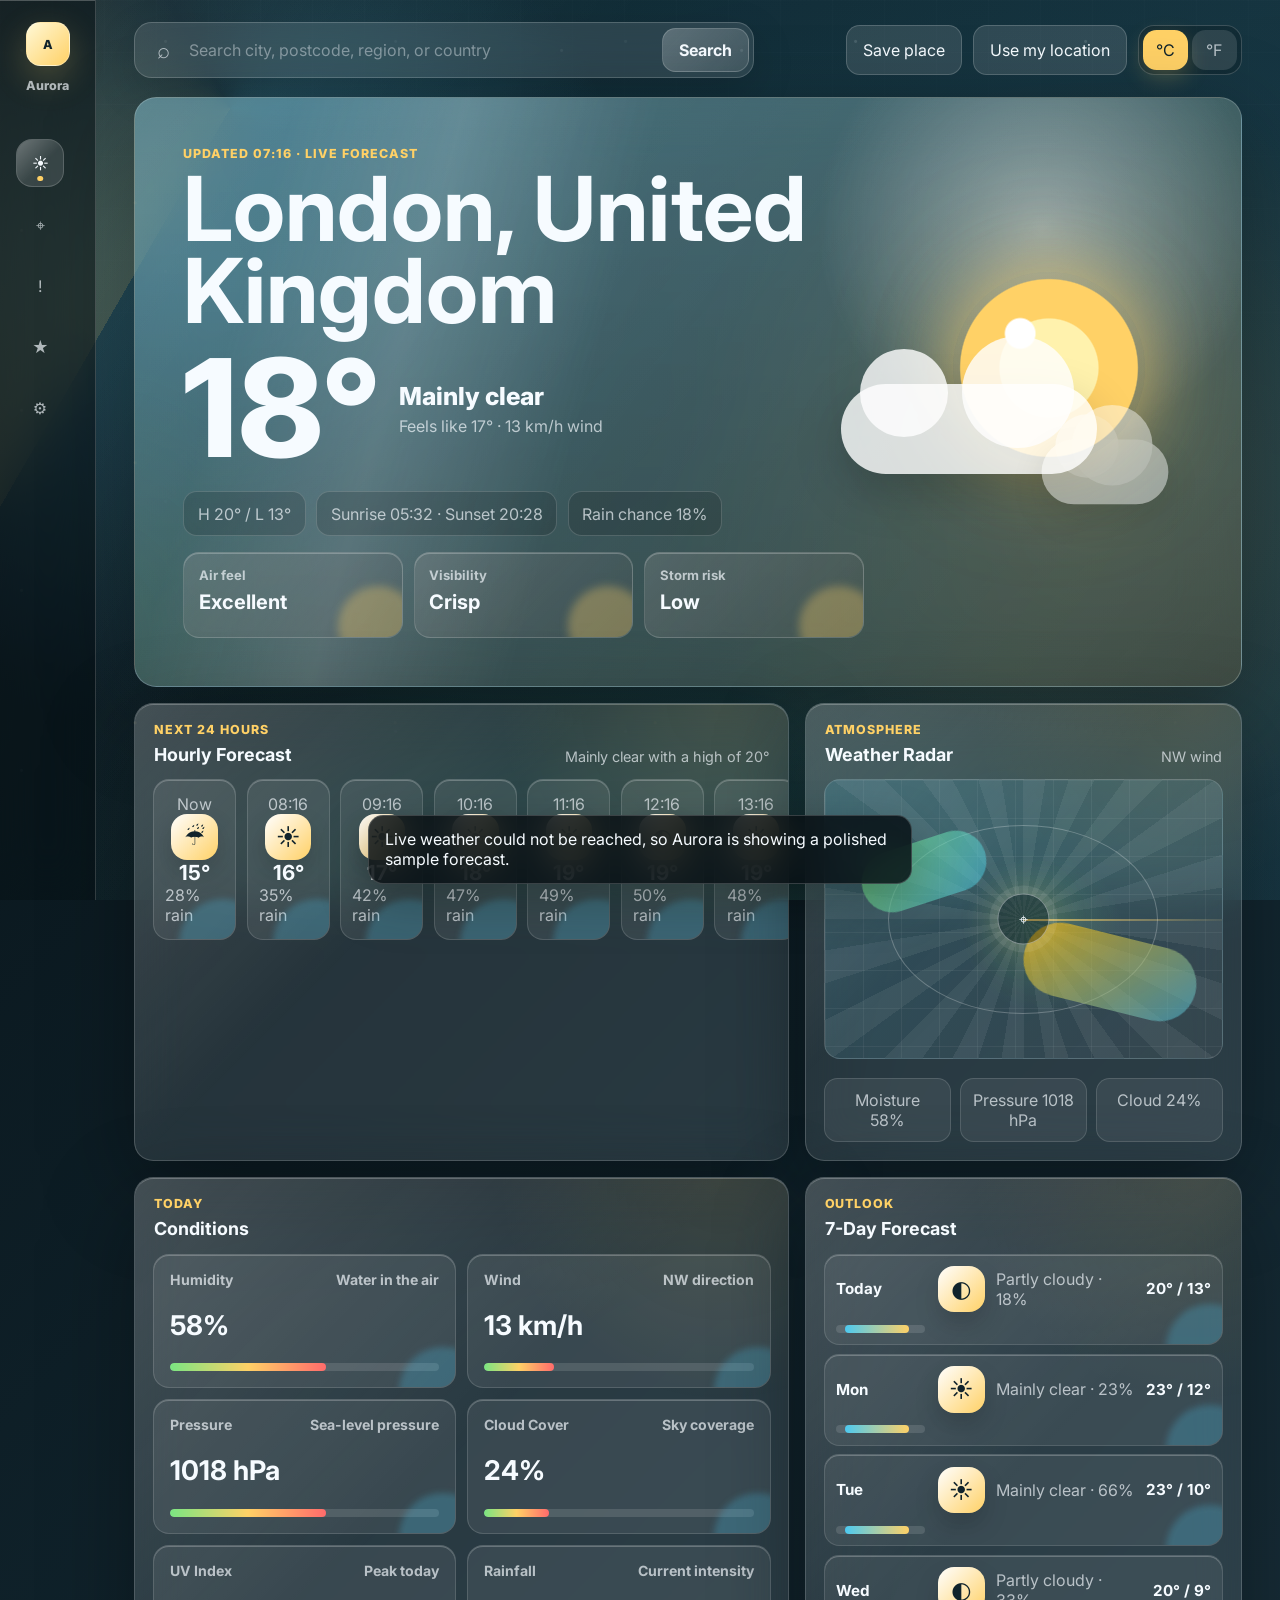
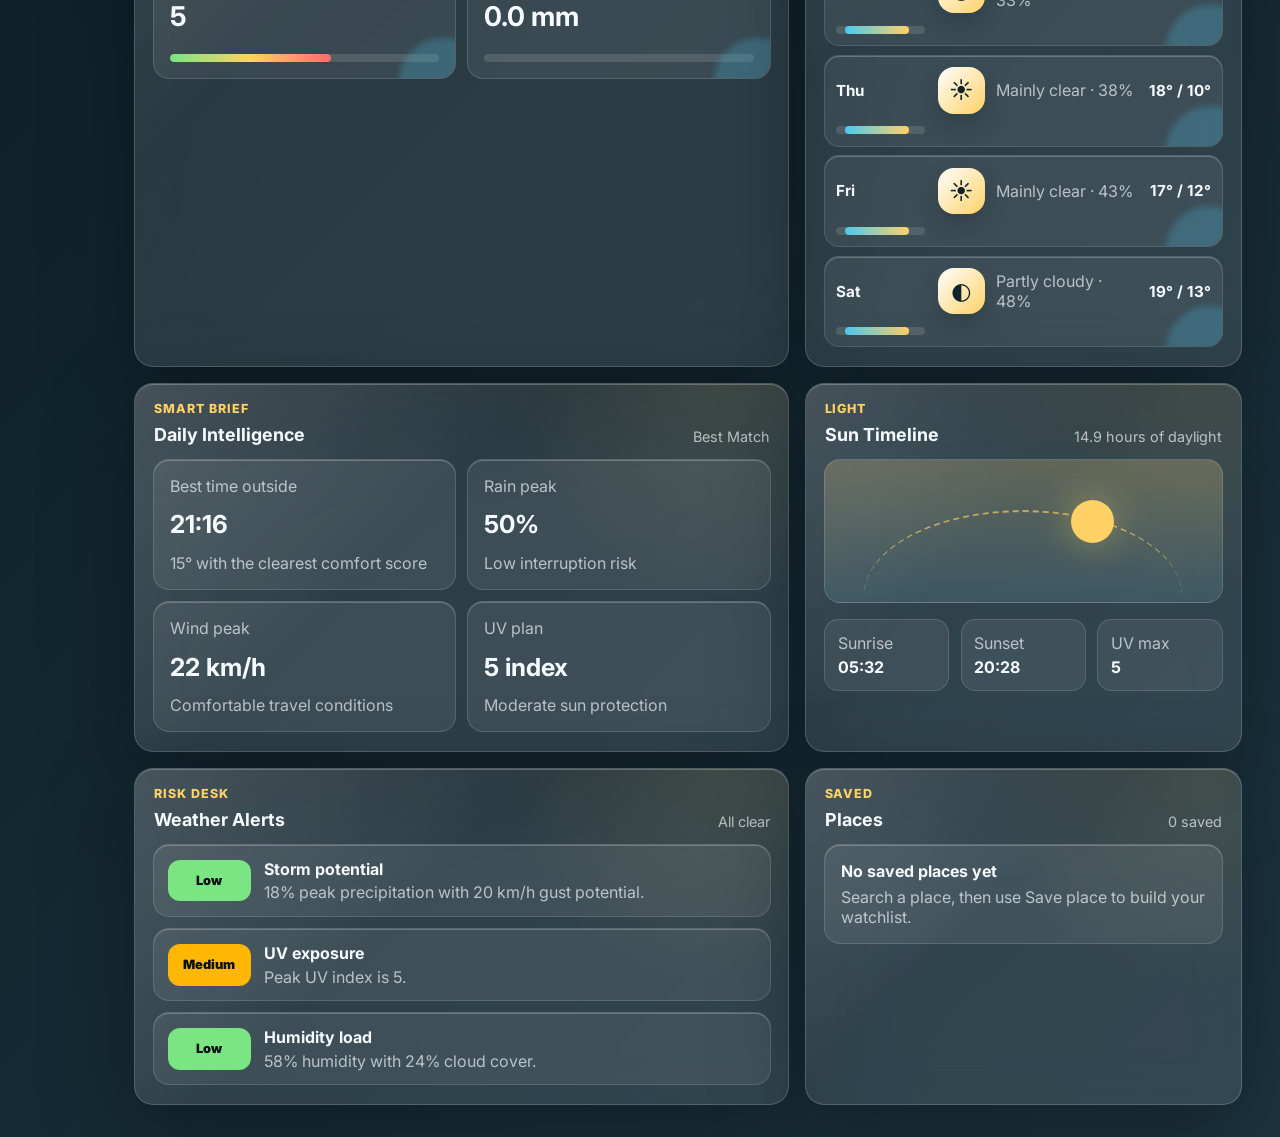
==== index.html @ 7adf336d "Add files via upload" ====
<!DOCTYPE html>
<html lang="en">
  <head>
    <meta charset="UTF-8" />
    <meta name="viewport" content="width=device-width, initial-scale=1.0" />
    <title>Aurora Weather</title>
    <link rel="preconnect" href="https://fonts.googleapis.com" />
    <link rel="preconnect" href="https://fonts.gstatic.com" crossorigin />
    <link
      href="https://fonts.googleapis.com/css2?family=Inter:wght@400;500;600;700;800&display=swap"
      rel="stylesheet"
    />
    <link rel="stylesheet" href="styles.css" />
  </head>
  <body>
    <div class="app-shell" data-weather="clear">
      <aside class="rail">
        <div class="brand">
          <span class="brand-mark">A</span>
          <span>Aurora</span>
        </div>
        <nav class="rail-nav" aria-label="Weather views">
          <button class="rail-item active" type="button" title="Dashboard" data-view="dashboard" aria-current="page">☀</button>
          <button class="rail-item" type="button" title="Maps" data-view="maps">⌖</button>
          <button class="rail-item" type="button" title="Alerts" data-view="alerts">!</button>
          <button class="rail-item" type="button" title="Places" data-view="places">★</button>
          <a class="rail-item" href="settings.html" title="Settings" aria-label="Open full settings page">⚙</a>
        </nav>
      </aside>

      <main class="dashboard">
        <header class="topbar">
          <form class="search" id="searchForm">
            <span class="search-icon">⌕</span>
            <input
              id="cityInput"
              type="search"
              placeholder="Search city, postcode, region, or country"
              autocomplete="off"
              aria-label="Search location"
            />
            <button type="submit">Search</button>
          </form>
          <div class="top-actions">
            <button class="ghost-button" id="savePlaceBtn" type="button">Save place</button>
            <button class="ghost-button" id="locationBtn" type="button">Use my location</button>
            <div class="unit-toggle" aria-label="Temperature units">
              <button class="active" id="celsiusBtn" type="button">°C</button>
              <button id="fahrenheitBtn" type="button">°F</button>
            </div>
          </div>
        </header>

        <section class="hero" id="dashboardView" data-view-section="dashboard">
          <div class="hero-shine"></div>
          <div class="hero-copy">
            <p class="eyebrow" id="updatedAt">Live forecast</p>
            <h1 id="locationName">London, United Kingdom</h1>
            <div class="temperature-row">
              <span class="temperature" id="currentTemp">18°</span>
              <div>
                <p class="condition" id="conditionText">Clear sky</p>
                <p class="feels" id="feelsLike">Feels like 17° · Light breeze</p>
              </div>
            </div>
            <div class="hero-metrics">
              <span id="highLow">H 21° / L 12°</span>
              <span id="sunTimes">Sunrise 05:28 · Sunset 20:28</span>
              <span id="precipChance">Rain chance 8%</span>
            </div>
            <div class="comfort-band">
              <div>
                <span>Air feel</span>
                <strong id="comfortScore">Excellent</strong>
              </div>
              <div>
                <span>Visibility</span>
                <strong id="visibilityLabel">Crisp</strong>
              </div>
              <div>
                <span>Storm risk</span>
                <strong id="stormRisk">Low</strong>
              </div>
            </div>
          </div>
          <div class="weather-orbit" aria-hidden="true">
            <div class="sun-core"></div>
            <div class="cloud cloud-one"></div>
            <div class="cloud cloud-two"></div>
            <div class="rain rain-one"></div>
            <div class="rain rain-two"></div>
          </div>
        </section>

        <section class="content-grid">
          <div class="panel forecast-panel">
            <div class="panel-heading">
              <div>
                <p class="section-kicker" id="hourlyKicker">Next 24 hours</p>
                <h2>Hourly Forecast</h2>
              </div>
              <span id="forecastSummary">Clear conditions continue</span>
            </div>
            <div class="hourly-strip" id="hourlyStrip"></div>
          </div>

          <div class="panel map-panel" id="mapsView" data-view-section="maps">
            <div class="panel-heading">
              <div>
                <p class="section-kicker">Atmosphere</p>
                <h2>Weather Radar</h2>
              </div>
              <span id="windDirection">NW wind</span>
            </div>
            <div class="radar">
              <div class="radar-grid"></div>
              <div class="radar-pulse"></div>
              <div class="radar-storm storm-a"></div>
              <div class="radar-storm storm-b"></div>
              <div class="map-pin">⌖</div>
            </div>
            <div class="radar-readouts">
              <span id="radarMoisture">Moisture 58%</span>
              <span id="radarPressure">Pressure 1018 hPa</span>
              <span id="radarCloud">Cloud 24%</span>
            </div>
          </div>

          <div class="panel details-panel">
            <div class="panel-heading">
              <div>
                <p class="section-kicker">Today</p>
                <h2>Conditions</h2>
              </div>
            </div>
            <div class="detail-grid" id="detailGrid"></div>
          </div>

          <div class="panel week-panel">
            <div class="panel-heading">
              <div>
                <p class="section-kicker">Outlook</p>
                <h2>7-Day Forecast</h2>
              </div>
            </div>
            <div class="week-list" id="weekList"></div>
          </div>

          <div class="panel insight-panel">
            <div class="panel-heading">
              <div>
                <p class="section-kicker">Smart Brief</p>
                <h2>Daily Intelligence</h2>
              </div>
              <span id="modelBadge">Best Match</span>
            </div>
            <div class="insight-grid" id="insightGrid"></div>
          </div>

          <div class="panel sun-panel">
            <div class="panel-heading">
              <div>
                <p class="section-kicker">Light</p>
                <h2>Sun Timeline</h2>
              </div>
              <span id="daylightLabel">Daylight window</span>
            </div>
            <div class="sun-track">
              <div class="sun-arc"></div>
              <div class="sun-dot"></div>
            </div>
            <div class="sun-stats" id="sunStats"></div>
          </div>

          <div class="panel alerts-panel" id="alertsView" data-view-section="alerts">
            <div class="panel-heading">
              <div>
                <p class="section-kicker">Risk Desk</p>
                <h2>Weather Alerts</h2>
              </div>
              <span id="alertStatus">Monitoring</span>
            </div>
            <div class="alert-stack" id="alertStack"></div>
          </div>

          <div class="panel places-panel" id="placesView" data-view-section="places">
            <div class="panel-heading">
              <div>
                <p class="section-kicker">Saved</p>
                <h2>Places</h2>
              </div>
              <span id="placesCount">0 saved</span>
            </div>
            <div class="places-list" id="placesList"></div>
          </div>
        </section>
      </main>
    </div>

    <div class="toast" id="toast" role="status" aria-live="polite"></div>
    <script src="app.js"></script>
  </body>
</html>
---- styles.css ----
:root {
  --bg: #071116;
  --panel: rgba(255, 255, 255, 0.12);
  --panel-strong: rgba(255, 255, 255, 0.18);
  --panel-soft: rgba(255, 255, 255, 0.08);
  --text: #f6fbff;
  --muted: rgba(246, 251, 255, 0.68);
  --faint: rgba(246, 251, 255, 0.42);
  --line: rgba(255, 255, 255, 0.18);
  --accent: #ffd166;
  --accent-2: #4cc9f0;
  --good: #7ae582;
  --warn: #ffb703;
  --shadow: 0 28px 90px rgba(0, 0, 0, 0.34);
  --inner-glow: inset 0 1px 0 rgba(255, 255, 255, 0.24);
}

* {
  box-sizing: border-box;
}

html {
  scroll-behavior: smooth;
}

body {
  margin: 0;
  min-height: 100vh;
  font-family: Inter, system-ui, -apple-system, BlinkMacSystemFont, "Segoe UI", sans-serif;
  color: var(--text);
  background:
    radial-gradient(circle at 15% 10%, rgba(76, 201, 240, 0.28), transparent 28rem),
    radial-gradient(circle at 85% 18%, rgba(255, 209, 102, 0.18), transparent 26rem),
    linear-gradient(135deg, #071116 0%, #10232c 46%, #1d3440 100%);
  overflow-x: hidden;
}

body::before {
  content: "";
  position: fixed;
  inset: 0;
  z-index: -5;
  pointer-events: none;
  background-image:
    radial-gradient(circle at 12% 28%, rgba(255, 255, 255, 0.18) 0 1px, transparent 2px),
    radial-gradient(circle at 72% 18%, rgba(255, 255, 255, 0.13) 0 1px, transparent 2px),
    radial-gradient(circle at 52% 78%, rgba(255, 209, 102, 0.12) 0 1px, transparent 2px),
    radial-gradient(circle at 88% 64%, rgba(76, 201, 240, 0.14) 0 1px, transparent 2px);
  background-size: 180px 180px, 230px 230px, 260px 260px, 310px 310px;
  animation: star-drift 24s linear infinite;
}

::selection {
  color: #071116;
  background: var(--accent);
}

button,
input {
  font: inherit;
}

a {
  color: inherit;
  text-decoration: none;
}

button {
  cursor: pointer;
}

.app-shell {
  position: relative;
  display: grid;
  grid-template-columns: 6rem minmax(0, 1fr);
  min-height: 100vh;
  isolation: isolate;
}

.app-shell::before {
  content: "";
  position: fixed;
  inset: 0;
  z-index: -2;
  background:
    conic-gradient(from 210deg at 18% 12%, rgba(255, 209, 102, 0.16), transparent, rgba(76, 201, 240, 0.14), transparent),
    linear-gradient(120deg, rgba(255, 255, 255, 0.08), transparent 36%),
    radial-gradient(circle at 50% 120%, rgba(122, 229, 130, 0.12), transparent 42rem);
  animation: aura-shift 16s ease-in-out infinite alternate;
}

.app-shell::after {
  content: "";
  position: fixed;
  inset: 0;
  z-index: -1;
  opacity: 0.26;
  background-image:
    linear-gradient(rgba(255, 255, 255, 0.06) 1px, transparent 1px),
    linear-gradient(90deg, rgba(255, 255, 255, 0.05) 1px, transparent 1px);
  background-size: 52px 52px;
  mask-image: linear-gradient(to bottom, black, transparent 70%);
}

.app-shell[data-weather="rain"] {
  --accent: #9be7ff;
  --accent-2: #7fafff;
  background:
    radial-gradient(circle at 12% 10%, rgba(127, 175, 255, 0.26), transparent 27rem),
    linear-gradient(135deg, #071116 0%, #122230 48%, #263448 100%);
}

.app-shell[data-weather="snow"] {
  --accent: #e9fbff;
  --accent-2: #91d8ff;
}

.app-shell[data-weather="cloud"] {
  --accent: #d8e2dc;
  --accent-2: #9ed8db;
}

.app-shell[data-theme="midnight"] {
  --accent: #b8c0ff;
  --accent-2: #64dfdf;
  background:
    radial-gradient(circle at 20% 14%, rgba(184, 192, 255, 0.22), transparent 28rem),
    radial-gradient(circle at 76% 12%, rgba(100, 223, 223, 0.16), transparent 26rem),
    linear-gradient(135deg, #030711 0%, #10182b 46%, #18233b 100%);
}

.app-shell[data-theme="daylight"] {
  --accent: #ffb703;
  --accent-2: #00b4d8;
  --text: #f8fcff;
  --muted: rgba(248, 252, 255, 0.76);
  background:
    radial-gradient(circle at 18% 8%, rgba(255, 255, 255, 0.28), transparent 27rem),
    radial-gradient(circle at 82% 18%, rgba(255, 183, 3, 0.28), transparent 27rem),
    linear-gradient(135deg, #0d3b66 0%, #168aad 48%, #52b788 100%);
}

.rail {
  position: sticky;
  top: 0;
  height: 100vh;
  padding: 1.4rem 1rem;
  border-right: 1px solid var(--line);
  background: rgba(4, 12, 16, 0.48);
  box-shadow: var(--inner-glow);
  backdrop-filter: blur(26px);
}

.brand {
  display: grid;
  gap: 0.7rem;
  justify-items: center;
  color: var(--muted);
  font-size: 0.78rem;
  font-weight: 800;
  letter-spacing: 0;
}

.brand-mark {
  display: grid;
  width: 2.75rem;
  height: 2.75rem;
  place-items: center;
  border: 1px solid rgba(255, 255, 255, 0.28);
  border-radius: 0.9rem;
  color: #10232c;
  background: linear-gradient(135deg, #fff8d6, var(--accent));
  box-shadow: 0 12px 35px rgba(255, 209, 102, 0.24);
}

.rail-nav {
  display: grid;
  gap: 0.8rem;
  margin-top: 3rem;
}

.rail-item {
  position: relative;
  overflow: hidden;
  display: grid;
  place-items: center;
  width: 3rem;
  height: 3rem;
  padding: 0;
  border: 1px solid transparent;
  border-radius: 1rem;
  color: var(--muted);
  background: transparent;
  font-size: 1rem;
  line-height: 1;
  transition: 180ms ease;
  appearance: none;
}

.rail-item::before {
  content: "";
  position: absolute;
  inset: -1px;
  border-radius: inherit;
  background: linear-gradient(135deg, rgba(255, 255, 255, 0.28), transparent 55%);
  opacity: 0;
  transition: 180ms ease;
}

.rail-item::after {
  content: "";
  position: absolute;
  left: 50%;
  bottom: 0.28rem;
  width: 0.35rem;
  height: 0.35rem;
  border-radius: 50%;
  background: var(--accent);
  opacity: 0;
  transform: translateX(-50%) scale(0.4);
  transition: 180ms ease;
}

.rail-item:hover,
.rail-item.active {
  color: var(--text);
  border-color: var(--line);
  background: var(--panel);
  transform: translateY(-2px);
}

.rail-item:hover::before,
.rail-item.active::before,
.rail-item.active::after {
  opacity: 1;
}

.rail-item.active::after {
  transform: translateX(-50%) scale(1);
}

.dashboard {
  width: min(1500px, 100%);
  margin: 0 auto;
  padding: 1.4rem clamp(1rem, 3vw, 2.4rem) 2rem;
}

.topbar {
  display: flex;
  align-items: center;
  justify-content: space-between;
  gap: 1rem;
  margin-bottom: 1.2rem;
}

.search {
  position: relative;
  overflow: hidden;
  display: flex;
  align-items: center;
  min-width: min(620px, 100%);
  height: 3.45rem;
  padding: 0.25rem;
  border: 1px solid var(--line);
  border-radius: 1.1rem;
  background: rgba(255, 255, 255, 0.11);
  box-shadow: 0 14px 44px rgba(0, 0, 0, 0.14);
  backdrop-filter: blur(28px);
}

.search::before {
  content: "";
  position: absolute;
  inset: 0;
  background: linear-gradient(90deg, transparent, rgba(255, 255, 255, 0.16), transparent);
  transform: translateX(-120%);
  transition: 500ms ease;
}

.search:focus-within {
  border-color: rgba(255, 209, 102, 0.52);
  box-shadow:
    0 18px 55px rgba(0, 0, 0, 0.22),
    0 0 0 4px rgba(255, 209, 102, 0.12);
}

.search:focus-within::before {
  transform: translateX(120%);
}

.search-icon {
  width: 3rem;
  text-align: center;
  color: var(--muted);
  font-size: 1.35rem;
}

.search input {
  min-width: 0;
  flex: 1;
  height: 100%;
  border: 0;
  outline: 0;
  color: var(--text);
  background: transparent;
}

.search input::placeholder {
  color: var(--faint);
}

.search button,
.ghost-button,
.unit-toggle button {
  border: 1px solid var(--line);
  border-radius: 0.85rem;
  color: var(--text);
  background: rgba(255, 255, 255, 0.12);
  transition: 180ms ease;
}

.search button {
  height: 2.8rem;
  padding: 0 1rem;
  font-weight: 700;
  background: linear-gradient(135deg, rgba(255, 255, 255, 0.24), rgba(255, 255, 255, 0.1));
}

.ghost-button {
  height: 3.1rem;
  padding: 0 1rem;
  white-space: nowrap;
}

.search button:hover,
.ghost-button:hover,
.unit-toggle button:hover {
  transform: translateY(-2px);
  background: rgba(255, 255, 255, 0.2);
}

.top-actions {
  display: flex;
  align-items: center;
  gap: 0.7rem;
}

.unit-toggle {
  display: flex;
  gap: 0.25rem;
  padding: 0.24rem;
  border: 1px solid var(--line);
  border-radius: 1rem;
  background: rgba(0, 0, 0, 0.16);
}

.unit-toggle button {
  width: 2.8rem;
  height: 2.55rem;
  border-color: transparent;
  color: var(--muted);
}

.unit-toggle button.active {
  color: #10232c;
  background: var(--accent);
  box-shadow: 0 8px 22px rgba(255, 209, 102, 0.22);
}

.hero {
  position: relative;
  min-height: 23rem;
  display: grid;
  grid-template-columns: minmax(0, 1fr) minmax(18rem, 0.46fr);
  gap: 1rem;
  overflow: hidden;
  padding: clamp(1.4rem, 4vw, 3rem);
  border: 1px solid var(--line);
  border-radius: 1.4rem;
  background:
    linear-gradient(125deg, rgba(255, 255, 255, 0.18), rgba(255, 255, 255, 0.06)),
    linear-gradient(135deg, rgba(76, 201, 240, 0.28), rgba(255, 209, 102, 0.12));
  box-shadow: var(--shadow);
  backdrop-filter: blur(30px);
}

.hero-shine {
  position: absolute;
  inset: 0;
  pointer-events: none;
  background:
    linear-gradient(105deg, transparent 0 28%, rgba(255, 255, 255, 0.22) 42%, transparent 58% 100%),
    radial-gradient(circle at 12% 92%, rgba(122, 229, 130, 0.16), transparent 18rem);
  opacity: 0.68;
  transform: translateX(-18%);
  animation: hero-sheen 8s ease-in-out infinite;
}

.hero::before {
  content: "";
  position: absolute;
  inset: 0;
  background:
    radial-gradient(circle at 82% 22%, rgba(255, 255, 255, 0.42), transparent 14rem),
    linear-gradient(180deg, transparent, rgba(0, 0, 0, 0.18));
  pointer-events: none;
}

.hero-copy,
.weather-orbit {
  position: relative;
  z-index: 1;
}

.eyebrow,
.section-kicker {
  margin: 0 0 0.45rem;
  color: var(--accent);
  font-size: 0.78rem;
  font-weight: 800;
  letter-spacing: 0.08em;
  text-transform: uppercase;
}

h1,
h2,
p {
  margin-top: 0;
}

h1 {
  max-width: 11ch;
  margin-bottom: 1.1rem;
  font-size: clamp(2.6rem, 7vw, 6.4rem);
  line-height: 0.92;
  letter-spacing: 0;
}

h2 {
  margin-bottom: 0;
  font-size: 1.12rem;
  letter-spacing: 0;
}

.temperature-row {
  display: flex;
  align-items: center;
  gap: 1.1rem;
}

.temperature {
  font-size: clamp(4rem, 12vw, 8.5rem);
  font-weight: 800;
  line-height: 0.86;
}

.condition {
  margin-bottom: 0.3rem;
  font-size: clamp(1.15rem, 2vw, 1.55rem);
  font-weight: 800;
}

.feels,
.hero-metrics,
.panel-heading span,
.detail-card span,
.week-meta,
.hour-card span {
  color: var(--muted);
}

.feels {
  margin-bottom: 0;
}

.hero-metrics {
  display: flex;
  flex-wrap: wrap;
  gap: 0.65rem;
  margin-top: 1.5rem;
}

.hero-metrics span {
  padding: 0.7rem 0.85rem;
  border: 1px solid rgba(255, 255, 255, 0.16);
  border-radius: 0.85rem;
  background: rgba(0, 0, 0, 0.14);
}

.comfort-band {
  display: grid;
  grid-template-columns: repeat(3, minmax(0, 1fr));
  gap: 0.7rem;
  max-width: 48rem;
  margin-top: 1rem;
}

.comfort-band div {
  position: relative;
  overflow: hidden;
  min-height: 5.4rem;
  padding: 0.9rem;
  border: 1px solid rgba(255, 255, 255, 0.16);
  border-radius: 1rem;
  background:
    linear-gradient(135deg, rgba(255, 255, 255, 0.16), rgba(255, 255, 255, 0.06)),
    rgba(0, 0, 0, 0.12);
  box-shadow: var(--inner-glow);
}

.comfort-band div::after {
  content: "";
  position: absolute;
  right: -1rem;
  bottom: -1.8rem;
  width: 5rem;
  height: 5rem;
  border-radius: 50%;
  background: color-mix(in srgb, var(--accent) 32%, transparent);
  filter: blur(4px);
}

.comfort-band span {
  display: block;
  margin-bottom: 0.45rem;
  color: var(--muted);
  font-size: 0.82rem;
  font-weight: 700;
}

.comfort-band strong {
  position: relative;
  z-index: 1;
  font-size: 1.25rem;
}

.weather-orbit {
  min-height: 19rem;
  align-self: center;
}

.sun-core {
  position: absolute;
  top: 2rem;
  right: 3rem;
  width: 12rem;
  height: 12rem;
  border-radius: 50%;
  background:
    radial-gradient(circle at 35% 32%, #ffffff 0 8%, transparent 9%),
    radial-gradient(circle, #fff2ad 0 36%, #ffd166 37% 65%, rgba(255, 209, 102, 0.28) 66% 100%);
  box-shadow:
    0 0 70px rgba(255, 209, 102, 0.55),
    0 0 130px rgba(255, 209, 102, 0.28);
  animation: float 6s ease-in-out infinite;
}

.cloud {
  position: absolute;
  height: 5.6rem;
  border-radius: 999px;
  background: rgba(255, 255, 255, 0.8);
  box-shadow: 0 18px 50px rgba(0, 0, 0, 0.2);
}

.cloud::before,
.cloud::after {
  content: "";
  position: absolute;
  border-radius: 50%;
  background: inherit;
}

.cloud::before {
  width: 5.5rem;
  height: 5.5rem;
  left: 1.2rem;
  top: -2.2rem;
}

.cloud::after {
  width: 7rem;
  height: 7rem;
  right: 1.4rem;
  top: -3rem;
}

.cloud-one {
  right: 6rem;
  bottom: 4.4rem;
  width: 16rem;
  animation: drift 8s ease-in-out infinite;
}

.cloud-two {
  right: 0;
  bottom: 1.7rem;
  width: 11rem;
  opacity: 0.55;
  transform: scale(0.72);
  animation: drift 10s ease-in-out infinite reverse;
}

.rain {
  position: absolute;
  width: 0.18rem;
  height: 2.7rem;
  border-radius: 999px;
  background: linear-gradient(transparent, var(--accent-2));
  opacity: 0;
}

.rain-one {
  right: 11rem;
  bottom: 1rem;
}

.rain-two {
  right: 7rem;
  bottom: 0.8rem;
}

[data-weather="rain"] .rain {
  opacity: 1;
  animation: rain 1.1s linear infinite;
}

[data-weather="snow"] .sun-core {
  background: radial-gradient(circle, #ffffff 0 42%, #d9f7ff 43% 100%);
}

.content-grid {
  display: grid;
  grid-template-columns: minmax(0, 1.2fr) minmax(20rem, 0.8fr);
  gap: 1rem;
  margin-top: 1rem;
}

.panel {
  position: relative;
  min-width: 0;
  border: 1px solid var(--line);
  border-radius: 1.2rem;
  background: rgba(255, 255, 255, 0.1);
  box-shadow: 0 20px 60px rgba(0, 0, 0, 0.2);
  backdrop-filter: blur(24px);
  box-shadow: var(--shadow), var(--inner-glow);
  scroll-margin-top: 1.2rem;
}

.panel::before {
  content: "";
  position: absolute;
  inset: 0;
  border-radius: inherit;
  pointer-events: none;
  background:
    linear-gradient(135deg, rgba(255, 255, 255, 0.14), transparent 42%),
    radial-gradient(circle at 90% 0%, rgba(255, 209, 102, 0.1), transparent 14rem);
}

.panel > * {
  position: relative;
  z-index: 1;
}

.panel:hover {
  border-color: rgba(255, 255, 255, 0.28);
  transform: translateY(-2px);
  transition: 220ms ease;
}

.panel-heading {
  display: flex;
  justify-content: space-between;
  gap: 1rem;
  padding: 1.1rem 1.15rem 0.9rem;
}

.panel-heading span {
  align-self: end;
  font-size: 0.9rem;
}

.forecast-panel,
.week-panel {
  grid-column: span 1;
}

.hourly-strip {
  display: grid;
  grid-auto-columns: minmax(5.2rem, 1fr);
  grid-auto-flow: column;
  gap: 0.65rem;
  overflow-x: auto;
  padding: 0 1.1rem 1.15rem;
  scrollbar-width: thin;
}

.hour-card {
  position: relative;
  overflow: hidden;
  display: grid;
  min-height: 9.4rem;
  align-content: space-between;
  justify-items: center;
  padding: 0.85rem 0.7rem;
  border: 1px solid rgba(255, 255, 255, 0.14);
  border-radius: 1rem;
  background: rgba(255, 255, 255, 0.08);
  box-shadow: var(--inner-glow);
  transition: 180ms ease;
}

.hour-card::after,
.detail-card::after,
.day-row::after,
.setting-tile::after {
  content: "";
  position: absolute;
  inset: auto -2rem -3rem auto;
  width: 5.5rem;
  height: 5.5rem;
  border-radius: 50%;
  background: color-mix(in srgb, var(--accent-2) 24%, transparent);
  filter: blur(3px);
}

.hour-card:hover,
.detail-card:hover,
.day-row:hover,
.setting-tile:hover {
  transform: translateY(-3px);
  border-color: rgba(255, 255, 255, 0.28);
  background: rgba(255, 255, 255, 0.12);
}

.hour-card strong {
  font-size: 1.3rem;
}

.weather-icon {
  display: grid;
  width: 2.9rem;
  height: 2.9rem;
  place-items: center;
  border-radius: 1rem;
  color: #10232c;
  background: linear-gradient(135deg, #fff, var(--accent));
  font-size: 1.45rem;
  box-shadow: 0 12px 24px rgba(0, 0, 0, 0.16);
}

.map-panel {
  min-height: 22rem;
}

.radar {
  position: relative;
  height: 17.5rem;
  margin: 0 1.1rem 1.15rem;
  overflow: hidden;
  border: 1px solid rgba(255, 255, 255, 0.14);
  border-radius: 1rem;
  background:
    repeating-conic-gradient(from 0deg at 50% 50%, rgba(255, 255, 255, 0.06) 0 9deg, transparent 9deg 18deg),
    radial-gradient(circle at 55% 55%, rgba(122, 229, 130, 0.18), transparent 5rem),
    linear-gradient(135deg, rgba(76, 201, 240, 0.16), rgba(255, 255, 255, 0.05));
}

.radar::before {
  content: "";
  position: absolute;
  inset: 50% auto auto 50%;
  width: 55%;
  height: 2px;
  background: linear-gradient(90deg, rgba(255, 209, 102, 0.75), transparent);
  transform-origin: left center;
  animation: sweep 4s linear infinite;
}

.radar-grid {
  position: absolute;
  inset: 0;
  background-image:
    linear-gradient(rgba(255, 255, 255, 0.1) 1px, transparent 1px),
    linear-gradient(90deg, rgba(255, 255, 255, 0.1) 1px, transparent 1px);
  background-size: 38px 38px;
  opacity: 0.55;
}

.radar-pulse {
  position: absolute;
  inset: 16%;
  border: 1px solid rgba(255, 255, 255, 0.25);
  border-radius: 50%;
  animation: pulse 2.8s ease-out infinite;
}

.radar-storm {
  position: absolute;
  border-radius: 999px;
  filter: blur(0.4px);
  opacity: 0.86;
  background: linear-gradient(135deg, rgba(122, 229, 130, 0.8), rgba(76, 201, 240, 0.58));
}

.storm-a {
  width: 8rem;
  height: 3.8rem;
  left: 9%;
  top: 22%;
  transform: rotate(-18deg);
}

.storm-b {
  width: 11rem;
  height: 4.6rem;
  right: 6%;
  bottom: 18%;
  background: linear-gradient(135deg, rgba(255, 183, 3, 0.78), rgba(76, 201, 240, 0.58));
  transform: rotate(14deg);
}

.map-pin {
  position: absolute;
  left: 50%;
  top: 50%;
  display: grid;
  width: 3.2rem;
  height: 3.2rem;
  place-items: center;
  border: 1px solid rgba(255, 255, 255, 0.4);
  border-radius: 50%;
  background: rgba(0, 0, 0, 0.28);
  transform: translate(-50%, -50%);
  box-shadow:
    0 0 0 8px rgba(255, 255, 255, 0.08),
    0 0 38px rgba(255, 209, 102, 0.28);
}

.radar-readouts {
  display: grid;
  grid-template-columns: repeat(3, minmax(0, 1fr));
  gap: 0.55rem;
  padding: 0 1.1rem 1.15rem;
}

.radar-readouts span {
  padding: 0.7rem;
  border: 1px solid rgba(255, 255, 255, 0.14);
  border-radius: 0.85rem;
  color: var(--muted);
  background: rgba(255, 255, 255, 0.07);
  text-align: center;
}

.detail-grid {
  display: grid;
  grid-template-columns: repeat(2, minmax(0, 1fr));
  gap: 0.7rem;
  padding: 0 1.1rem 1.15rem;
}

.detail-card {
  position: relative;
  overflow: hidden;
  min-height: 8.4rem;
  display: grid;
  align-content: space-between;
  padding: 1rem;
  border: 1px solid rgba(255, 255, 255, 0.14);
  border-radius: 1rem;
  background: rgba(255, 255, 255, 0.08);
  box-shadow: var(--inner-glow);
  transition: 180ms ease;
}

.detail-card strong {
  font-size: 1.7rem;
}

.detail-top {
  display: flex;
  justify-content: space-between;
  gap: 0.7rem;
  color: var(--muted);
  font-size: 0.88rem;
  font-weight: 700;
}

.meter {
  height: 0.5rem;
  overflow: hidden;
  border-radius: 999px;
  background: rgba(255, 255, 255, 0.12);
}

.meter span {
  display: block;
  width: var(--value);
  height: 100%;
  border-radius: inherit;
  background: linear-gradient(90deg, var(--good), var(--accent), #ff6b6b);
}

.week-list {
  display: grid;
  gap: 0.55rem;
  padding: 0 1.1rem 1.15rem;
}

.day-row {
  position: relative;
  overflow: hidden;
  display: grid;
  grid-template-columns: 5.6rem 2.8rem minmax(5rem, 1fr) auto;
  align-items: center;
  gap: 0.8rem;
  padding: 0.7rem;
  border: 1px solid rgba(255, 255, 255, 0.12);
  border-radius: 0.95rem;
  background: rgba(255, 255, 255, 0.07);
  box-shadow: var(--inner-glow);
  transition: 180ms ease;
}

.day-row strong {
  font-size: 0.95rem;
}

.range {
  position: relative;
  height: 0.5rem;
  border-radius: 999px;
  background: rgba(255, 255, 255, 0.12);
}

.range span {
  position: absolute;
  inset: 0 18% 0 10%;
  border-radius: inherit;
  background: linear-gradient(90deg, var(--accent-2), var(--accent));
}

.toast {
  position: fixed;
  left: 50%;
  bottom: 1rem;
  z-index: 10;
  max-width: min(34rem, calc(100vw - 2rem));
  padding: 0.85rem 1rem;
  border: 1px solid var(--line);
  border-radius: 0.95rem;
  color: var(--text);
  background: rgba(4, 12, 16, 0.82);
  box-shadow: 0 18px 50px rgba(0, 0, 0, 0.3);
  opacity: 0;
  transform: translate(-50%, 1rem);
  transition: 220ms ease;
  pointer-events: none;
  backdrop-filter: blur(18px);
}

.toast.show {
  opacity: 1;
  transform: translate(-50%, 0);
}

.alerts-panel,
.settings-panel,
.places-panel,
.insight-panel,
.sun-panel {
  grid-column: span 1;
}

.alert-stack,
.settings-grid,
.insight-grid,
.places-list,
.sun-stats {
  display: grid;
  gap: 0.7rem;
  padding: 0 1.1rem 1.15rem;
}

.alert-card {
  display: grid;
  grid-template-columns: 5.2rem minmax(0, 1fr);
  gap: 0.8rem;
  align-items: center;
  padding: 0.85rem;
  border: 1px solid rgba(255, 255, 255, 0.14);
  border-radius: 1rem;
  background: rgba(255, 255, 255, 0.08);
  box-shadow: var(--inner-glow);
}

.alert-card > span {
  display: grid;
  min-height: 2.6rem;
  place-items: center;
  border-radius: 0.75rem;
  color: #071116;
  background: var(--good);
  font-size: 0.8rem;
  font-weight: 900;
}

.alert-card.medium > span {
  background: var(--warn);
}

.alert-card.high > span {
  color: #fff;
  background: #ff5c77;
  box-shadow: 0 0 28px rgba(255, 92, 119, 0.28);
}

.alert-card strong,
.alert-card p {
  margin: 0;
}

.alert-card p {
  margin-top: 0.24rem;
  color: var(--muted);
}

.settings-grid {
  grid-template-columns: repeat(2, minmax(0, 1fr));
}

.settings-page {
  grid-column: 1 / -1;
}

.settings-sections {
  display: grid;
  gap: 1rem;
  padding: 0 1.1rem 1.15rem;
}

.settings-block {
  display: grid;
  grid-template-columns: minmax(10rem, 0.35fr) minmax(0, 1fr);
  gap: 1rem;
  padding: 1rem;
  border: 1px solid rgba(255, 255, 255, 0.13);
  border-radius: 1rem;
  background: rgba(0, 0, 0, 0.1);
}

.settings-block h3 {
  margin: 0;
  font-size: 1.35rem;
}

.setting-tile {
  position: relative;
  overflow: hidden;
  min-height: 7.8rem;
  display: grid;
  align-content: space-between;
  text-align: left;
  padding: 1rem;
  border: 1px solid rgba(255, 255, 255, 0.14);
  border-radius: 1rem;
  color: var(--text);
  background: rgba(255, 255, 255, 0.08);
  box-shadow: var(--inner-glow);
  transition: 180ms ease;
}

.setting-tile span {
  color: var(--muted);
  font-weight: 700;
}

.setting-tile strong {
  position: relative;
  z-index: 1;
  font-size: 1.25rem;
}

.setting-tile.active {
  border-color: rgba(255, 209, 102, 0.56);
  background:
    linear-gradient(135deg, rgba(255, 209, 102, 0.22), rgba(255, 255, 255, 0.08)),
    rgba(255, 255, 255, 0.09);
}

.setting-tile.passive {
  cursor: default;
}

.setting-tile.passive:hover {
  transform: none;
}

.insight-grid {
  grid-template-columns: repeat(2, minmax(0, 1fr));
}

.insight-card {
  min-height: 8.2rem;
  display: grid;
  align-content: space-between;
  padding: 1rem;
  border: 1px solid rgba(255, 255, 255, 0.14);
  border-radius: 1rem;
  background: rgba(255, 255, 255, 0.08);
  box-shadow: var(--inner-glow);
}

.insight-card span,
.insight-card p,
.empty-places span,
.place-card span,
.sun-stats span {
  color: var(--muted);
}

.insight-card strong {
  font-size: 1.55rem;
}

.insight-card p {
  margin: 0;
}

.sun-track {
  position: relative;
  height: 9rem;
  margin: 0 1.1rem 1rem;
  overflow: hidden;
  border: 1px solid rgba(255, 255, 255, 0.14);
  border-radius: 1rem;
  background:
    linear-gradient(180deg, rgba(255, 209, 102, 0.18), rgba(76, 201, 240, 0.08)),
    rgba(255, 255, 255, 0.06);
}

.sun-arc {
  position: absolute;
  left: 10%;
  right: 10%;
  bottom: -55%;
  height: 120%;
  border-top: 2px dashed rgba(255, 209, 102, 0.66);
  border-radius: 50% 50% 0 0;
}

.sun-dot {
  position: absolute;
  left: 62%;
  top: 28%;
  width: 2.7rem;
  height: 2.7rem;
  border-radius: 50%;
  background: var(--accent);
  box-shadow: 0 0 38px rgba(255, 209, 102, 0.42);
  animation: float 5s ease-in-out infinite;
}

.sun-stats {
  grid-template-columns: repeat(3, minmax(0, 1fr));
}

.sun-stats span {
  display: grid;
  gap: 0.3rem;
  padding: 0.8rem;
  border: 1px solid rgba(255, 255, 255, 0.14);
  border-radius: 0.9rem;
  background: rgba(255, 255, 255, 0.07);
}

.sun-stats strong {
  color: var(--text);
}

.places-list {
  gap: 0.6rem;
}

.place-card {
  display: grid;
  grid-template-columns: minmax(0, 1fr) 2.8rem;
  gap: 0.6rem;
}

.place-card button,
.empty-places {
  border: 1px solid rgba(255, 255, 255, 0.14);
  border-radius: 1rem;
  color: var(--text);
  background: rgba(255, 255, 255, 0.08);
  box-shadow: var(--inner-glow);
}

.place-card button:first-child {
  display: grid;
  gap: 0.25rem;
  min-height: 4.4rem;
  padding: 0.8rem 1rem;
  text-align: left;
}

.place-card .remove-place {
  min-height: 4.4rem;
  font-size: 1.4rem;
}

.empty-places {
  display: grid;
  gap: 0.35rem;
  padding: 1rem;
}

[data-view-section] {
  scroll-margin-top: 1.3rem;
}

@keyframes float {
  0%,
  100% {
    transform: translateY(0);
  }

  50% {
    transform: translateY(-12px);
  }
}

@keyframes drift {
  0%,
  100% {
    transform: translateX(0);
  }

  50% {
    transform: translateX(-18px);
  }
}

@keyframes rain {
  from {
    transform: translateY(-1rem);
    opacity: 0;
  }

  30% {
    opacity: 1;
  }

  to {
    transform: translateY(2.2rem);
    opacity: 0;
  }
}

@keyframes pulse {
  from {
    transform: scale(0.45);
    opacity: 0.78;
  }

  to {
    transform: scale(1.5);
    opacity: 0;
  }
}

@keyframes aura-shift {
  from {
    filter: hue-rotate(0deg) saturate(1);
    transform: scale(1);
  }

  to {
    filter: hue-rotate(12deg) saturate(1.18);
    transform: scale(1.03);
  }
}

@keyframes hero-sheen {
  0%,
  100% {
    transform: translateX(-24%);
    opacity: 0.44;
  }

  50% {
    transform: translateX(18%);
    opacity: 0.78;
  }
}

@keyframes sweep {
  from {
    transform: rotate(0deg);
  }

  to {
    transform: rotate(360deg);
  }
}

@keyframes star-drift {
  from {
    background-position: 0 0, 0 0, 0 0, 0 0;
  }

  to {
    background-position: 180px 180px, -230px 230px, 260px -260px, -310px -310px;
  }
}

@media (max-width: 1050px) {
  .app-shell {
    grid-template-columns: 1fr;
  }

  .rail {
    position: static;
    height: auto;
    display: flex;
    align-items: center;
    justify-content: space-between;
    padding: 0.8rem 1rem;
  }

  .brand,
  .rail-nav {
    display: flex;
    align-items: center;
    margin: 0;
  }

  .rail-item {
    width: 2.7rem;
    height: 2.7rem;
  }

  .content-grid,
  .hero {
    grid-template-columns: 1fr;
  }

  .alerts-panel,
  .settings-panel,
  .places-panel,
  .insight-panel,
  .sun-panel {
    grid-column: span 1;
  }

  .weather-orbit {
    min-height: 15rem;
  }
}

@media (max-width: 760px) {
  .dashboard {
    padding: 1rem;
  }

  .topbar,
  .top-actions {
    align-items: stretch;
    flex-direction: column;
  }

  .search {
    width: 100%;
    min-width: 0;
  }

  .ghost-button,
  .unit-toggle {
    width: 100%;
  }

  .unit-toggle button {
    flex: 1;
  }

  .hero {
    min-height: auto;
    padding: 1.2rem;
  }

  .temperature-row {
    align-items: flex-start;
    flex-direction: column;
    gap: 0.5rem;
  }

  .detail-grid,
  .day-row,
  .comfort-band,
  .settings-grid,
  .radar-readouts,
  .insight-grid,
  .sun-stats,
  .settings-block {
    grid-template-columns: 1fr;
  }

  .day-row {
    gap: 0.45rem;
  }

  .weather-orbit {
    display: none;
  }
}
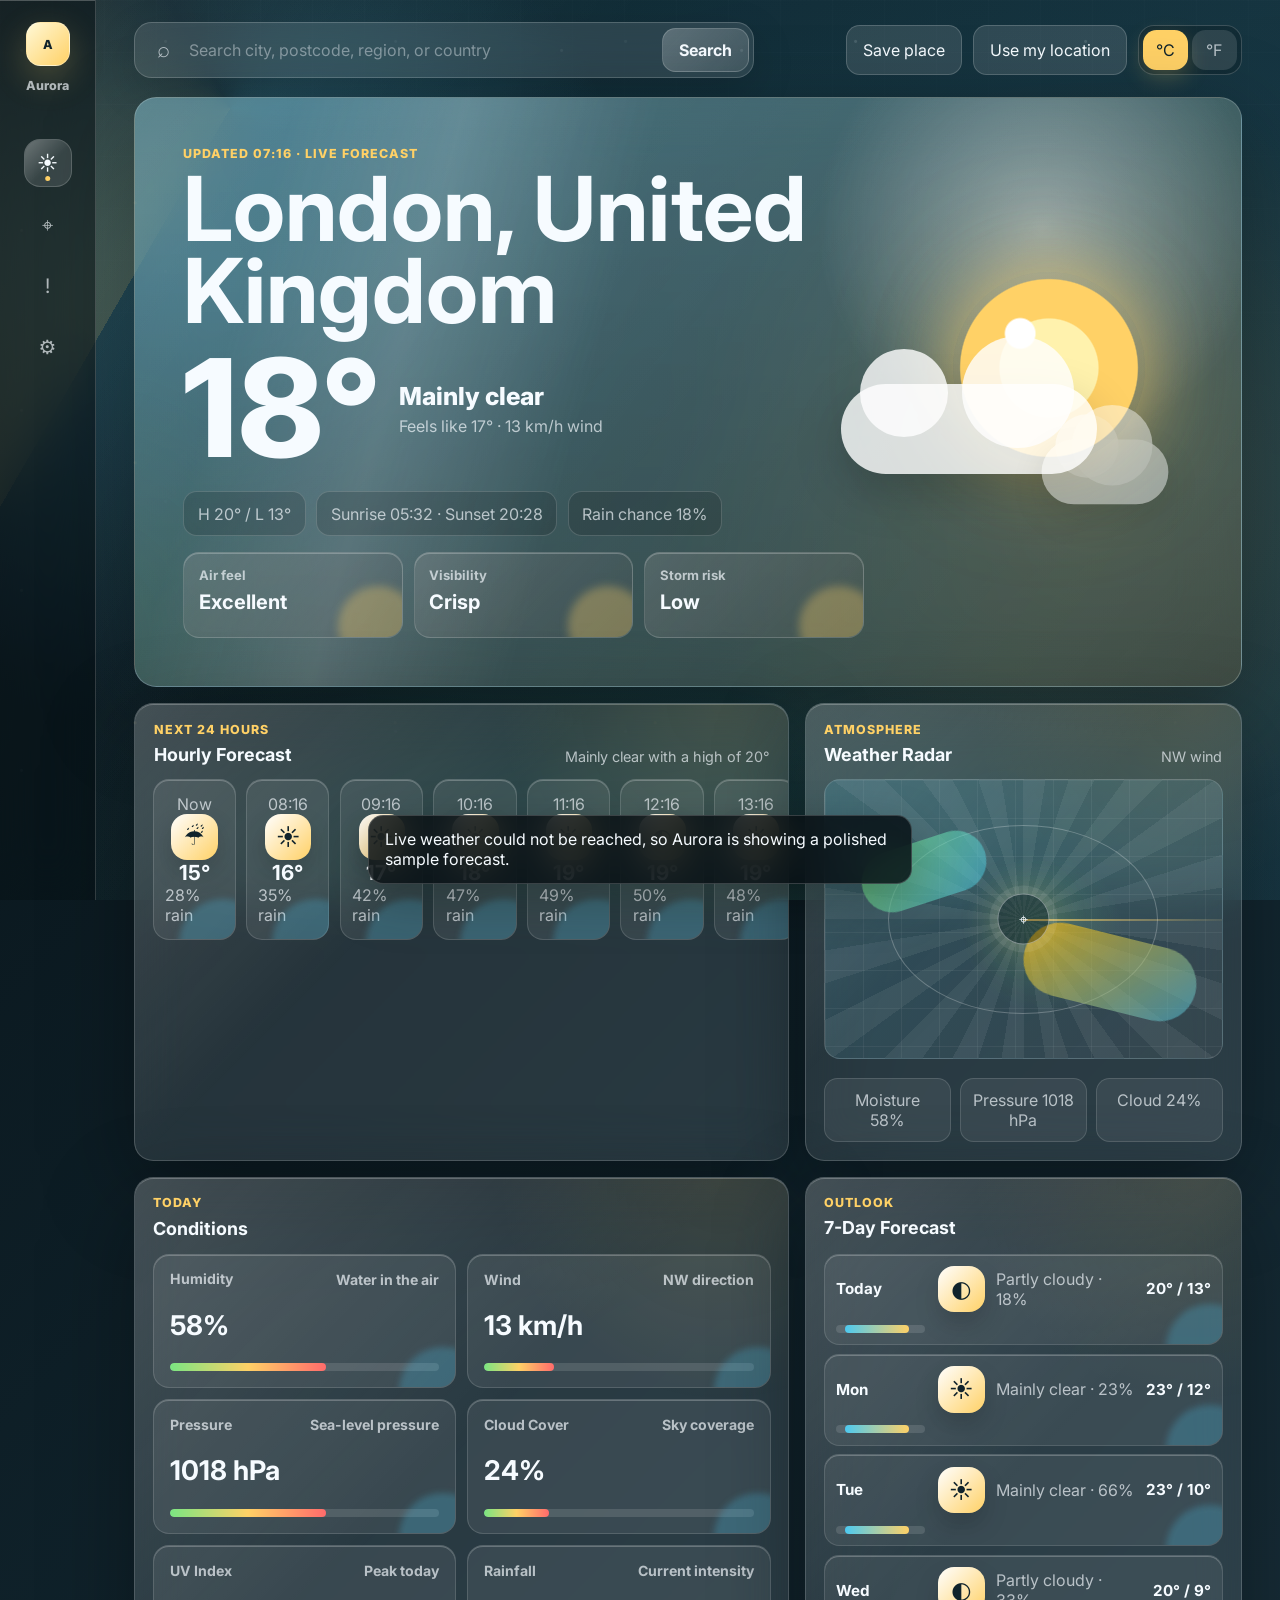
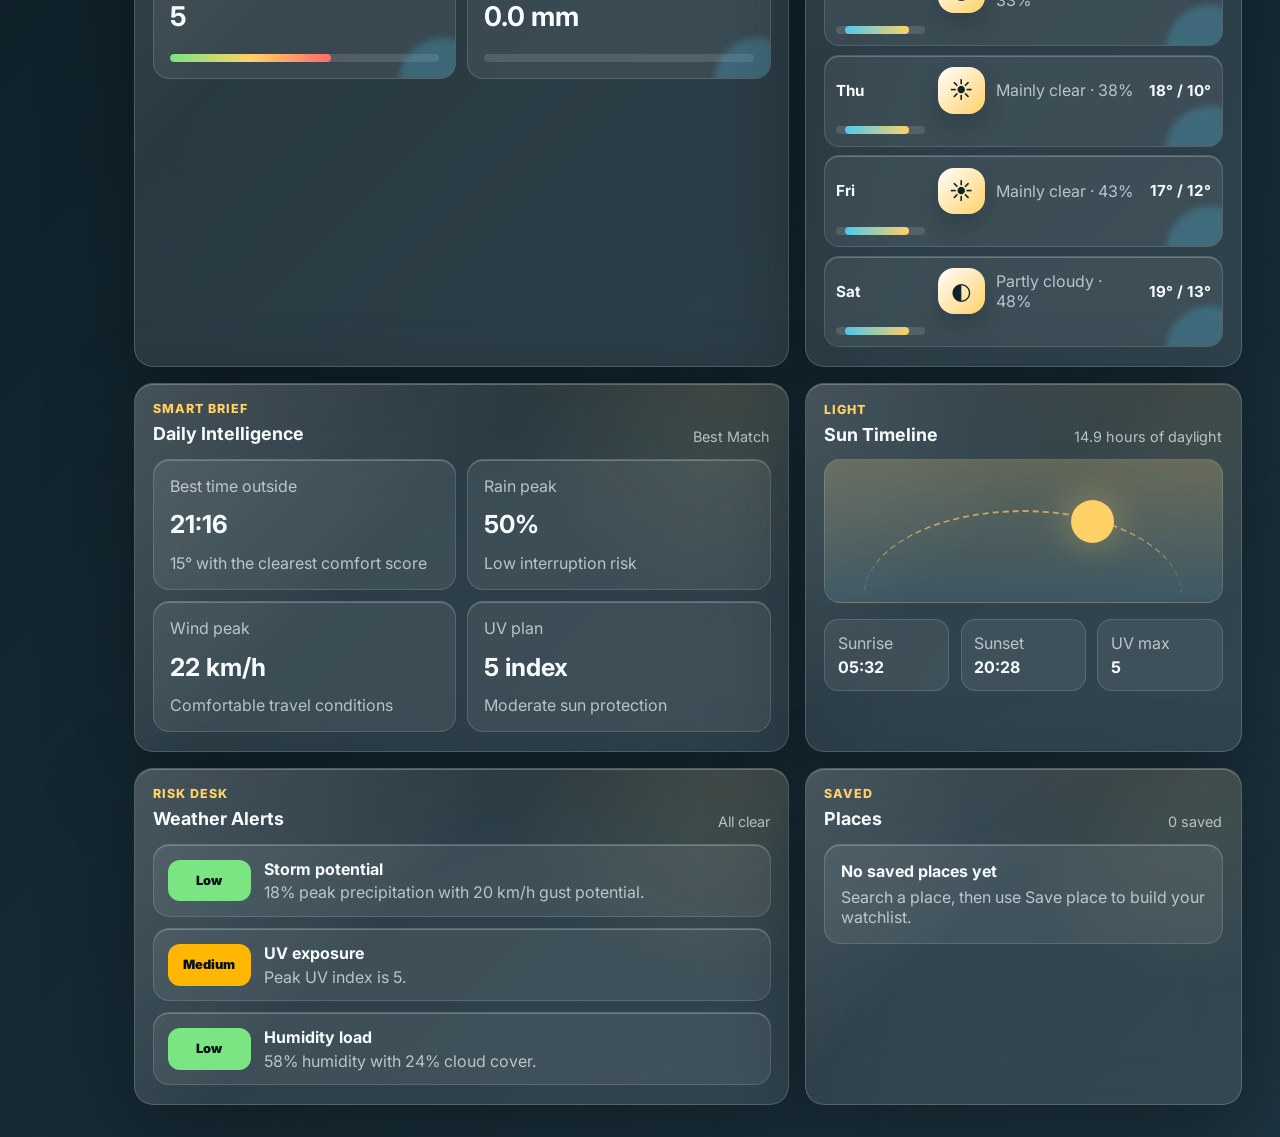
==== commit 827e0934: "Add files via upload" ====
--- a/index.html
+++ b/index.html
@@ -20,11 +20,10 @@
           <span>Aurora</span>
         </div>
         <nav class="rail-nav" aria-label="Weather views">
-          <button class="rail-item active" type="button" title="Dashboard" data-view="dashboard" aria-current="page">☀</button>
-          <button class="rail-item" type="button" title="Maps" data-view="maps">⌖</button>
-          <button class="rail-item" type="button" title="Alerts" data-view="alerts">!</button>
-          <button class="rail-item" type="button" title="Places" data-view="places">★</button>
-          <a class="rail-item" href="settings.html" title="Settings" aria-label="Open full settings page">⚙</a>
+          <button class="rail-item active" type="button" title="Dashboard" data-view="dashboard" aria-current="page"><span class="rail-icon">☀</span></button>
+          <button class="rail-item" type="button" title="Maps" data-view="maps"><span class="rail-icon">⌖</span></button>
+          <button class="rail-item" type="button" title="Alerts" data-view="alerts"><span class="rail-icon">!</span></button>
+          <a class="rail-item" href="settings.html" title="Settings" aria-label="Open full settings page"><span class="rail-icon">⚙</span></a>
         </nav>
       </aside>
 
--- a/styles.css
+++ b/styles.css
@@ -176,6 +176,7 @@
 .rail-nav {
   display: grid;
   gap: 0.8rem;
+  justify-items: center;
   margin-top: 3rem;
 }
 
@@ -190,11 +191,26 @@
   border: 1px solid transparent;
   border-radius: 1rem;
   color: var(--muted);
+  text-decoration: none;
   background: transparent;
-  font-size: 1rem;
+  font-size: 0;
   line-height: 1;
   transition: 180ms ease;
   appearance: none;
+  -webkit-appearance: none;
+}
+
+.rail-icon {
+  position: relative;
+  z-index: 1;
+  display: grid;
+  width: 1.55rem;
+  height: 1.55rem;
+  place-items: center;
+  font-size: 1.25rem;
+  line-height: 1;
+  text-align: center;
+  text-decoration: none;
 }
 
 .rail-item::before {
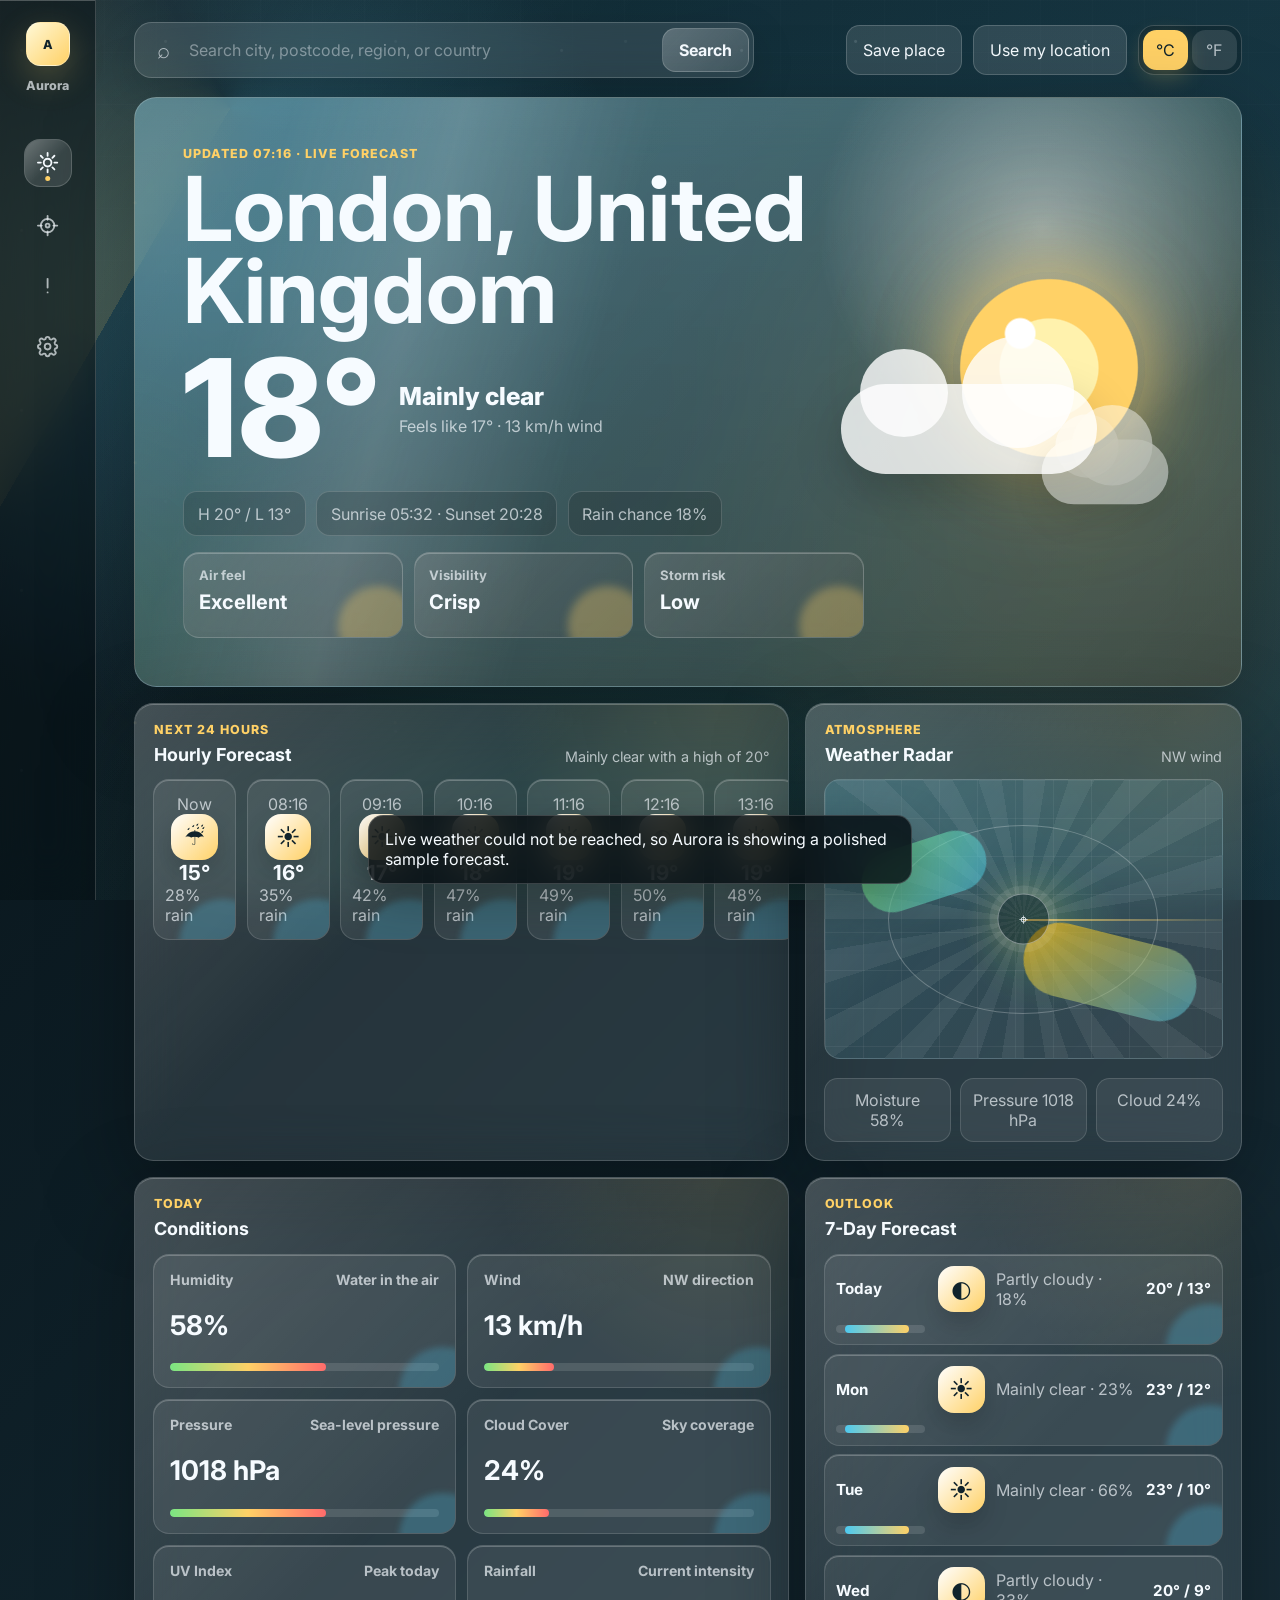
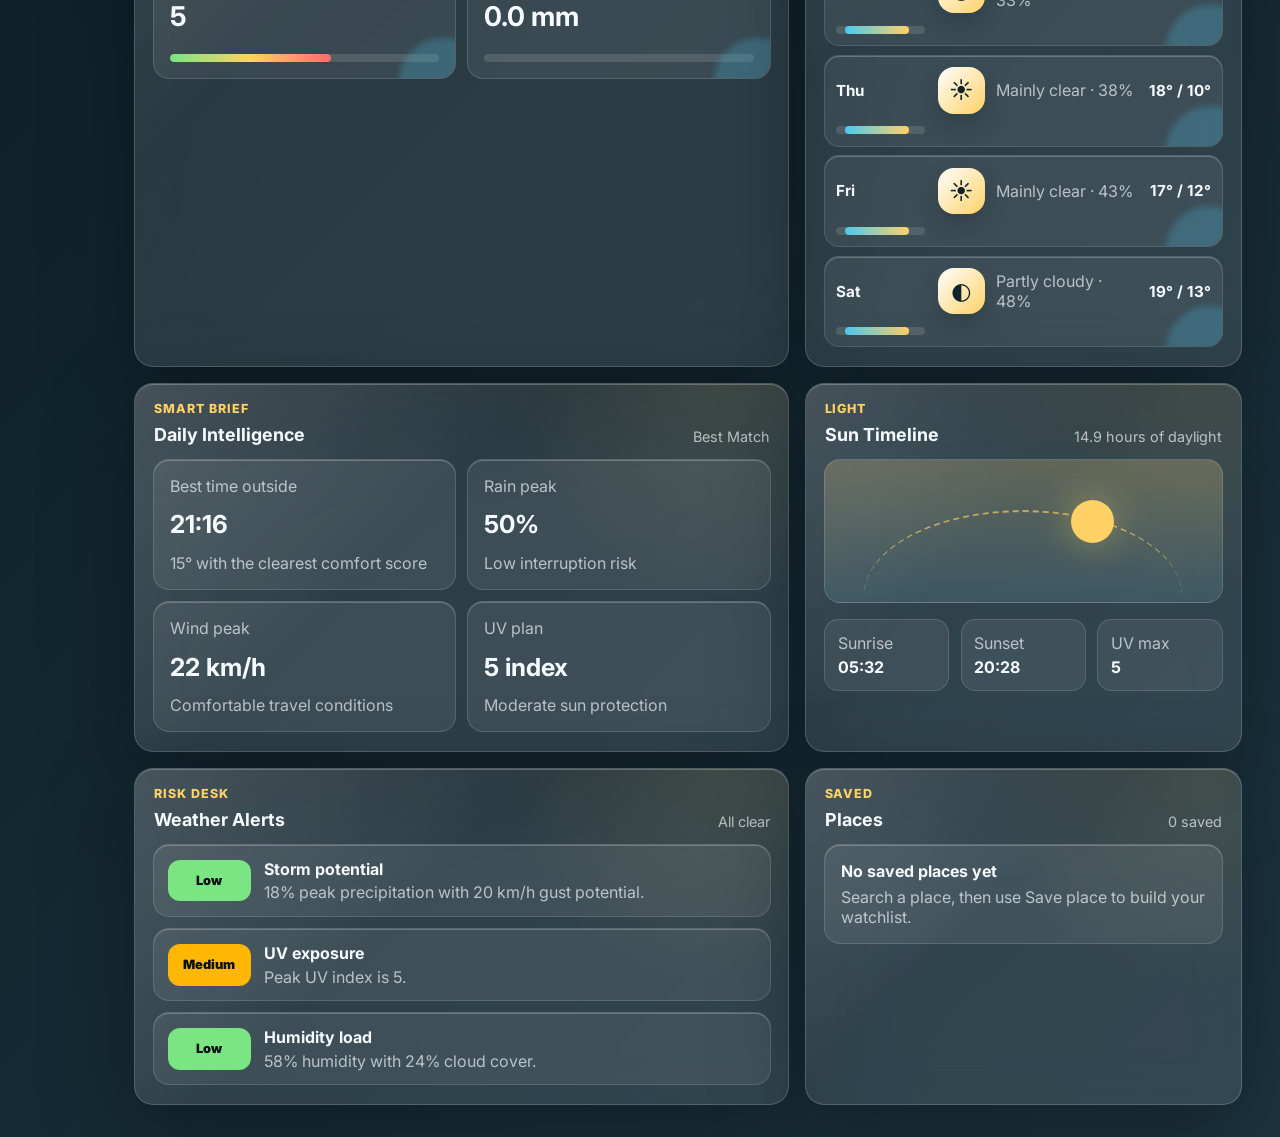
==== commit cec85370: "Add files via upload" ====
--- a/index.html
+++ b/index.html
@@ -20,10 +20,39 @@
           <span>Aurora</span>
         </div>
         <nav class="rail-nav" aria-label="Weather views">
-          <button class="rail-item active" type="button" title="Dashboard" data-view="dashboard" aria-current="page"><span class="rail-icon">☀</span></button>
-          <button class="rail-item" type="button" title="Maps" data-view="maps"><span class="rail-icon">⌖</span></button>
-          <button class="rail-item" type="button" title="Alerts" data-view="alerts"><span class="rail-icon">!</span></button>
-          <a class="rail-item" href="settings.html" title="Settings" aria-label="Open full settings page"><span class="rail-icon">⚙</span></a>
+          <button class="rail-item active" type="button" title="Dashboard" data-view="dashboard" aria-current="page">
+            <span class="rail-icon" aria-hidden="true">
+              <svg viewBox="0 0 24 24">
+                <circle cx="12" cy="12" r="4"></circle>
+                <path d="M12 2v3M12 19v3M4.93 4.93l2.12 2.12M16.95 16.95l2.12 2.12M2 12h3M19 12h3M4.93 19.07l2.12-2.12M16.95 7.05l2.12-2.12"></path>
+              </svg>
+            </span>
+          </button>
+          <button class="rail-item" type="button" title="Maps" data-view="maps">
+            <span class="rail-icon" aria-hidden="true">
+              <svg viewBox="0 0 24 24">
+                <circle cx="12" cy="12" r="7"></circle>
+                <circle cx="12" cy="12" r="2"></circle>
+                <path d="M12 2v4M12 18v4M2 12h4M18 12h4"></path>
+              </svg>
+            </span>
+          </button>
+          <button class="rail-item" type="button" title="Alerts" data-view="alerts">
+            <span class="rail-icon" aria-hidden="true">
+              <svg viewBox="0 0 24 24">
+                <path d="M12 4v9"></path>
+                <path d="M12 18h.01"></path>
+              </svg>
+            </span>
+          </button>
+          <a class="rail-item" href="settings.html" title="Settings" aria-label="Open full settings page">
+            <span class="rail-icon" aria-hidden="true">
+              <svg viewBox="0 0 24 24">
+                <circle cx="12" cy="12" r="3"></circle>
+                <path d="M19.4 15a1.7 1.7 0 0 0 .34 1.88l.04.04a2 2 0 1 1-2.83 2.83l-.04-.04A1.7 1.7 0 0 0 15 19.4a1.7 1.7 0 0 0-1 .6V20a2 2 0 1 1-4 0v-.06a1.7 1.7 0 0 0-1-.54 1.7 1.7 0 0 0-1.88.34l-.04.04a2 2 0 1 1-2.83-2.83l.04-.04A1.7 1.7 0 0 0 4.6 15a1.7 1.7 0 0 0-.6-1H4a2 2 0 1 1 0-4h.06a1.7 1.7 0 0 0 .54-1 1.7 1.7 0 0 0-.34-1.88l-.04-.04a2 2 0 1 1 2.83-2.83l.04.04A1.7 1.7 0 0 0 9 4.6a1.7 1.7 0 0 0 1-.6V4a2 2 0 1 1 4 0v.06a1.7 1.7 0 0 0 1 .54 1.7 1.7 0 0 0 1.88-.34l.04-.04a2 2 0 1 1 2.83 2.83l-.04.04A1.7 1.7 0 0 0 19.4 9a1.7 1.7 0 0 0 .6 1H20a2 2 0 1 1 0 4h-.06a1.7 1.7 0 0 0-.54 1Z"></path>
+              </svg>
+            </span>
+          </a>
         </nav>
       </aside>
 
--- a/styles.css
+++ b/styles.css
@@ -204,13 +204,21 @@
   position: relative;
   z-index: 1;
   display: grid;
-  width: 1.55rem;
-  height: 1.55rem;
+  width: 1.45rem;
+  height: 1.45rem;
   place-items: center;
-  font-size: 1.25rem;
-  line-height: 1;
-  text-align: center;
-  text-decoration: none;
+}
+
+.rail-icon svg {
+  display: block;
+  width: 100%;
+  height: 100%;
+  fill: none;
+  stroke: currentColor;
+  stroke-linecap: round;
+  stroke-linejoin: round;
+  stroke-width: 1.9;
+  overflow: visible;
 }
 
 .rail-item::before {
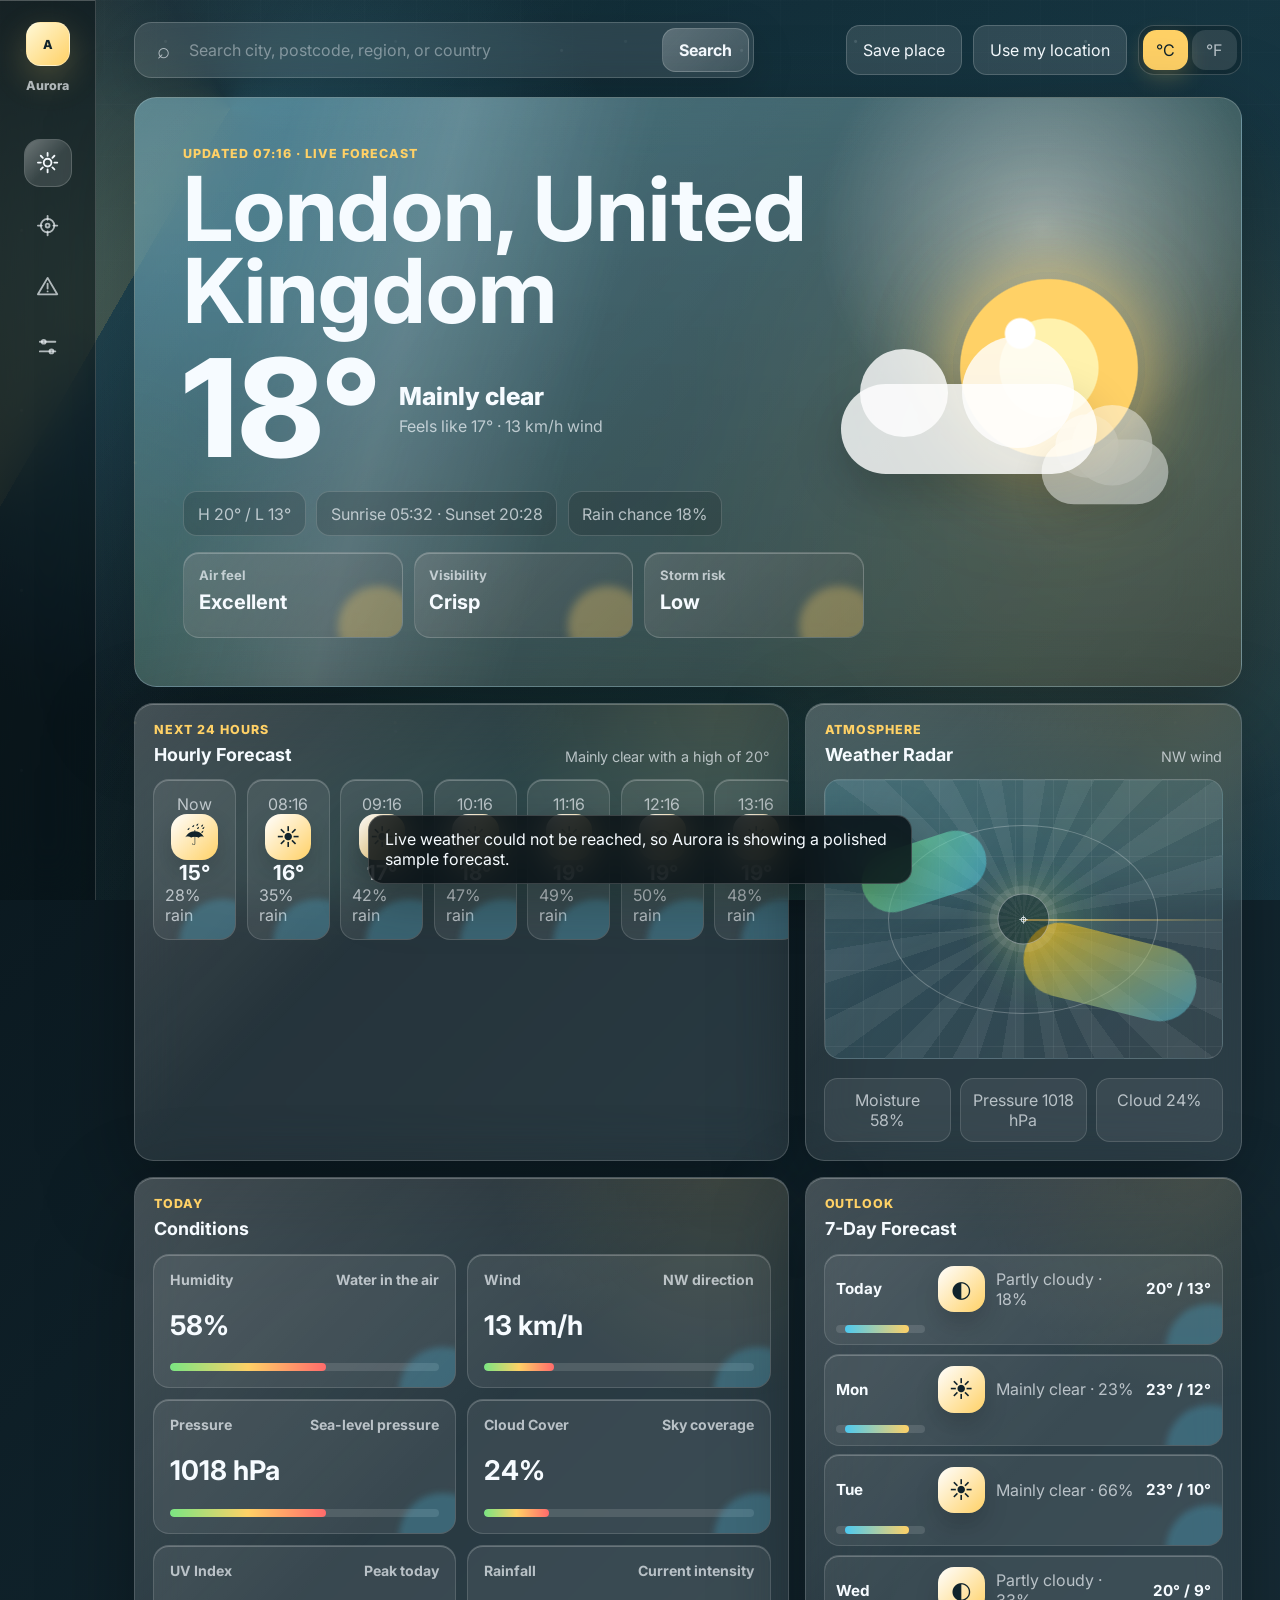
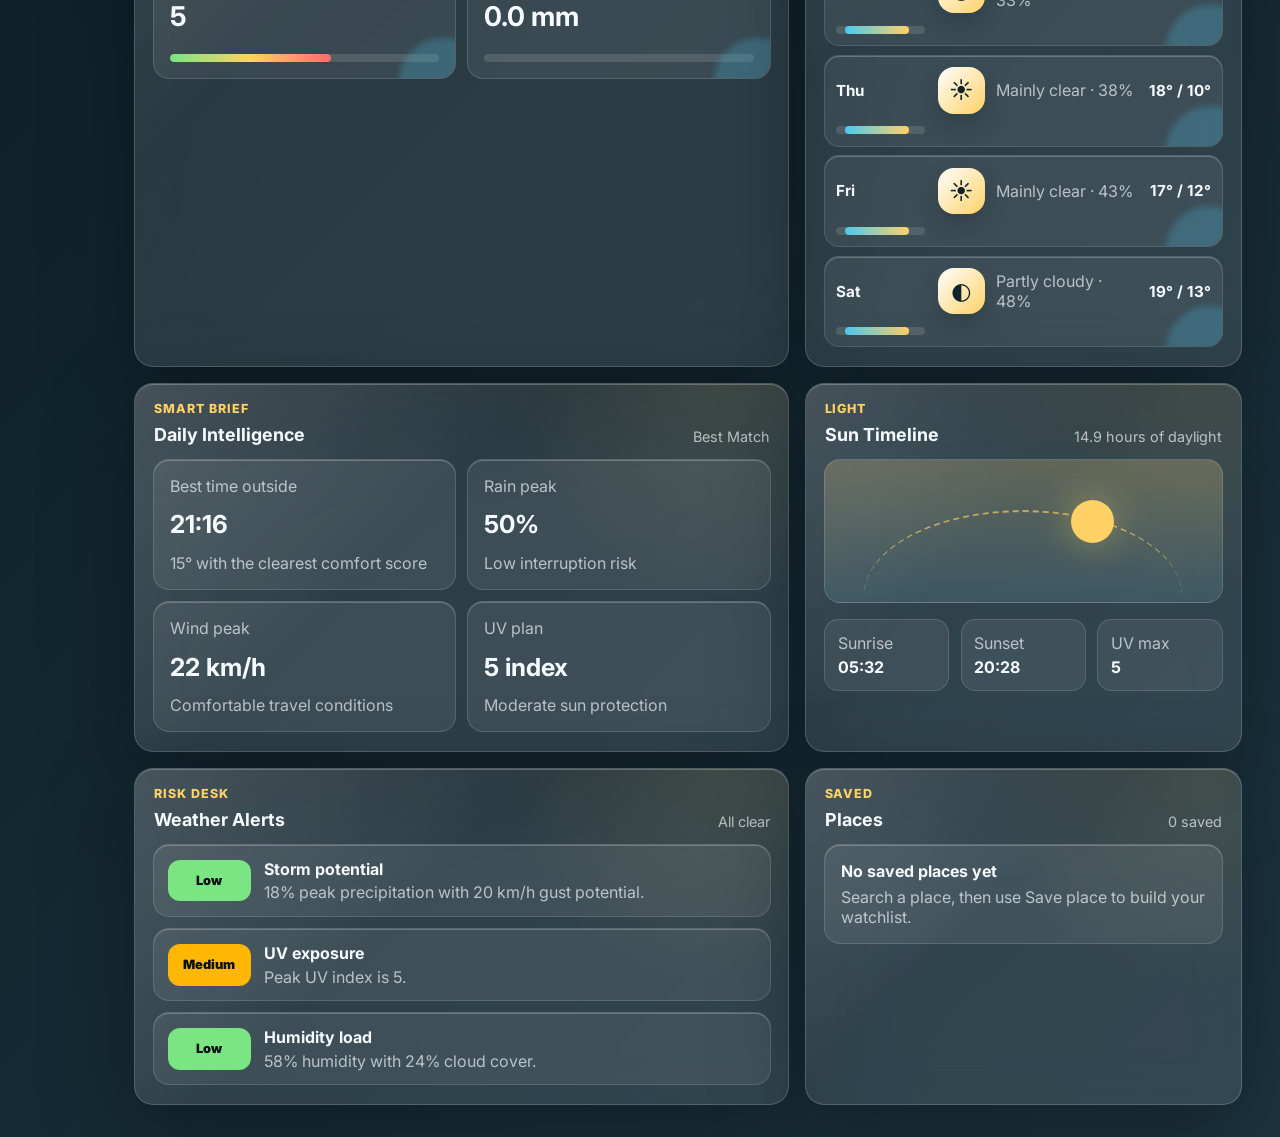
==== commit dc40161d: "Add files via upload" ====
--- a/index.html
+++ b/index.html
@@ -40,16 +40,19 @@
           <button class="rail-item" type="button" title="Alerts" data-view="alerts">
             <span class="rail-icon" aria-hidden="true">
               <svg viewBox="0 0 24 24">
-                <path d="M12 4v9"></path>
-                <path d="M12 18h.01"></path>
+                <path d="M12 3 22 20H2L12 3Z"></path>
+                <path d="M12 9v5"></path>
+                <path d="M12 17h.01"></path>
               </svg>
             </span>
           </button>
           <a class="rail-item" href="settings.html" title="Settings" aria-label="Open full settings page">
             <span class="rail-icon" aria-hidden="true">
               <svg viewBox="0 0 24 24">
-                <circle cx="12" cy="12" r="3"></circle>
-                <path d="M19.4 15a1.7 1.7 0 0 0 .34 1.88l.04.04a2 2 0 1 1-2.83 2.83l-.04-.04A1.7 1.7 0 0 0 15 19.4a1.7 1.7 0 0 0-1 .6V20a2 2 0 1 1-4 0v-.06a1.7 1.7 0 0 0-1-.54 1.7 1.7 0 0 0-1.88.34l-.04.04a2 2 0 1 1-2.83-2.83l.04-.04A1.7 1.7 0 0 0 4.6 15a1.7 1.7 0 0 0-.6-1H4a2 2 0 1 1 0-4h.06a1.7 1.7 0 0 0 .54-1 1.7 1.7 0 0 0-.34-1.88l-.04-.04a2 2 0 1 1 2.83-2.83l.04.04A1.7 1.7 0 0 0 9 4.6a1.7 1.7 0 0 0 1-.6V4a2 2 0 1 1 4 0v.06a1.7 1.7 0 0 0 1 .54 1.7 1.7 0 0 0 1.88-.34l.04-.04a2 2 0 1 1 2.83 2.83l-.04.04A1.7 1.7 0 0 0 19.4 9a1.7 1.7 0 0 0 .6 1H20a2 2 0 1 1 0 4h-.06a1.7 1.7 0 0 0-.54 1Z"></path>
+                <path d="M4 7h16"></path>
+                <path d="M4 17h16"></path>
+                <circle cx="8" cy="7" r="2"></circle>
+                <circle cx="16" cy="17" r="2"></circle>
               </svg>
             </span>
           </a>
--- a/styles.css
+++ b/styles.css
@@ -231,20 +231,6 @@
   transition: 180ms ease;
 }
 
-.rail-item::after {
-  content: "";
-  position: absolute;
-  left: 50%;
-  bottom: 0.28rem;
-  width: 0.35rem;
-  height: 0.35rem;
-  border-radius: 50%;
-  background: var(--accent);
-  opacity: 0;
-  transform: translateX(-50%) scale(0.4);
-  transition: 180ms ease;
-}
-
 .rail-item:hover,
 .rail-item.active {
   color: var(--text);
@@ -254,13 +240,8 @@
 }
 
 .rail-item:hover::before,
-.rail-item.active::before,
-.rail-item.active::after {
+.rail-item.active::before {
   opacity: 1;
-}
-
-.rail-item.active::after {
-  transform: translateX(-50%) scale(1);
 }
 
 .dashboard {
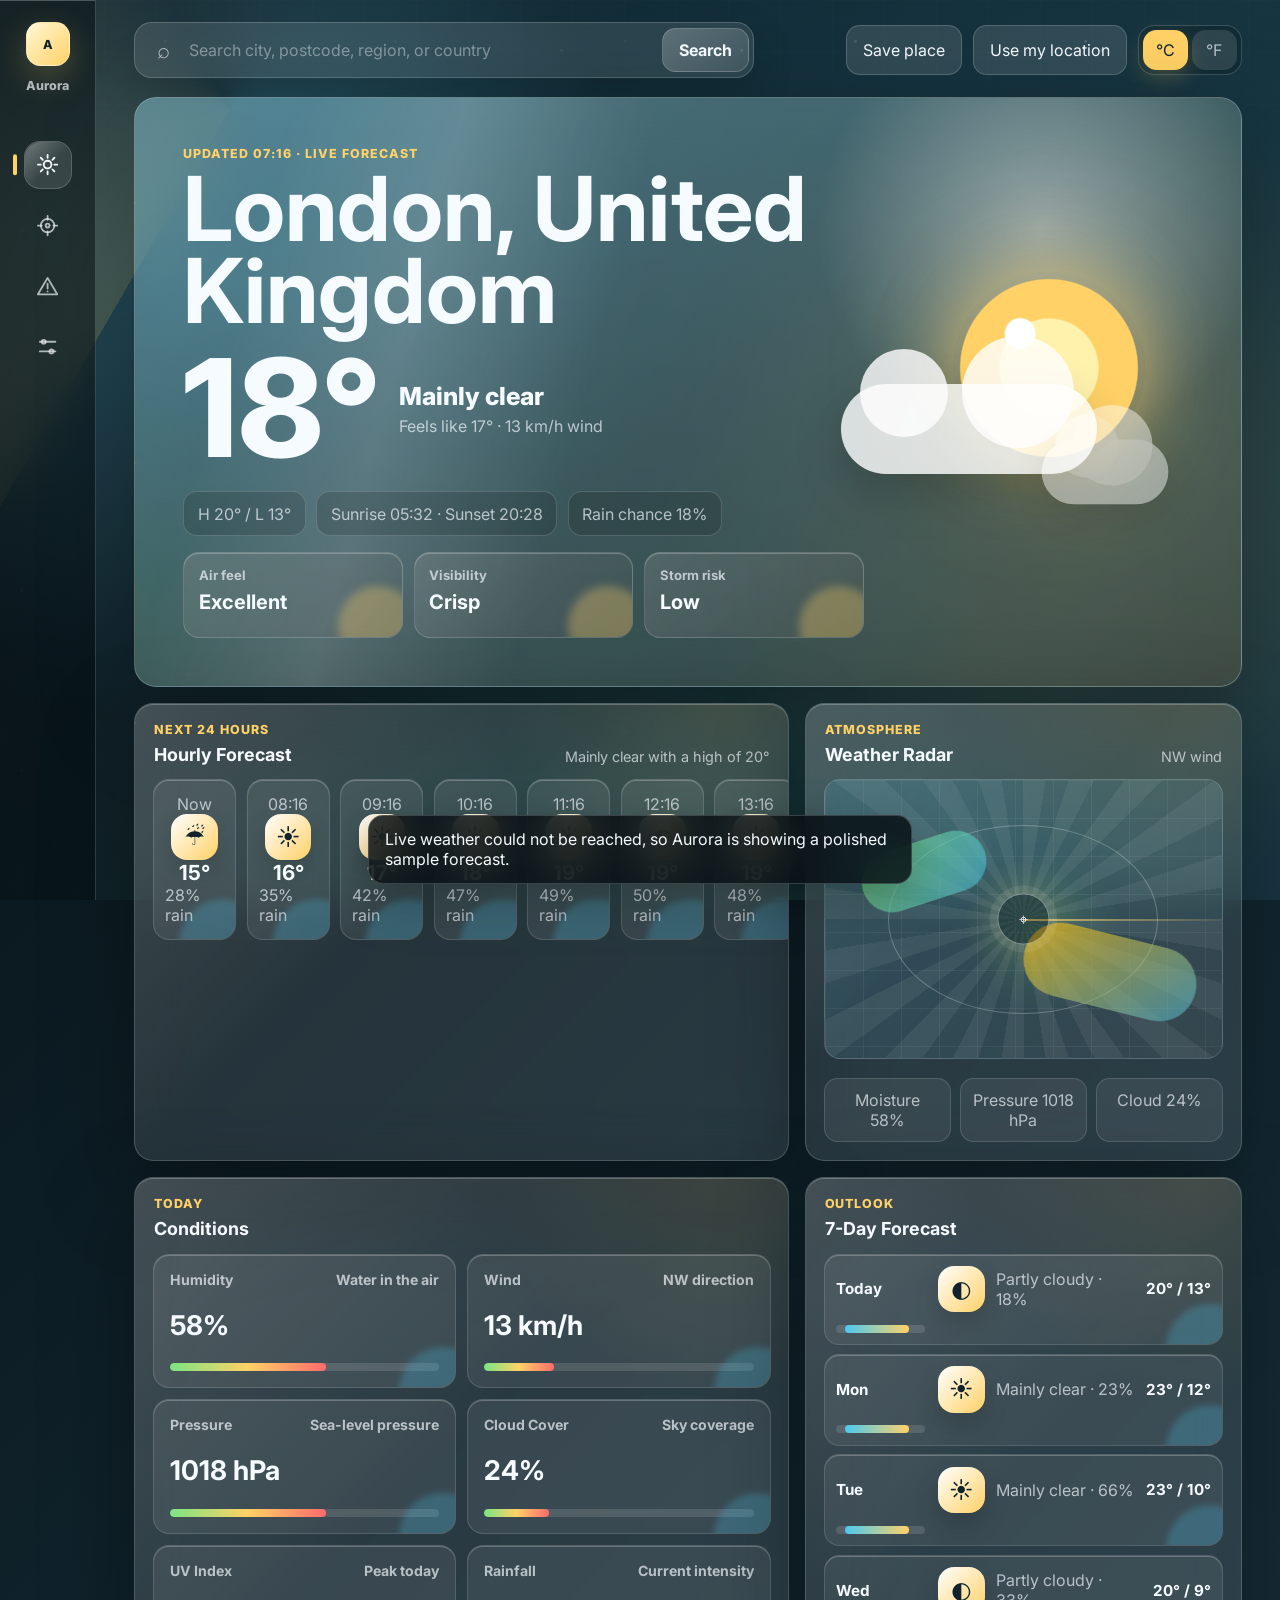
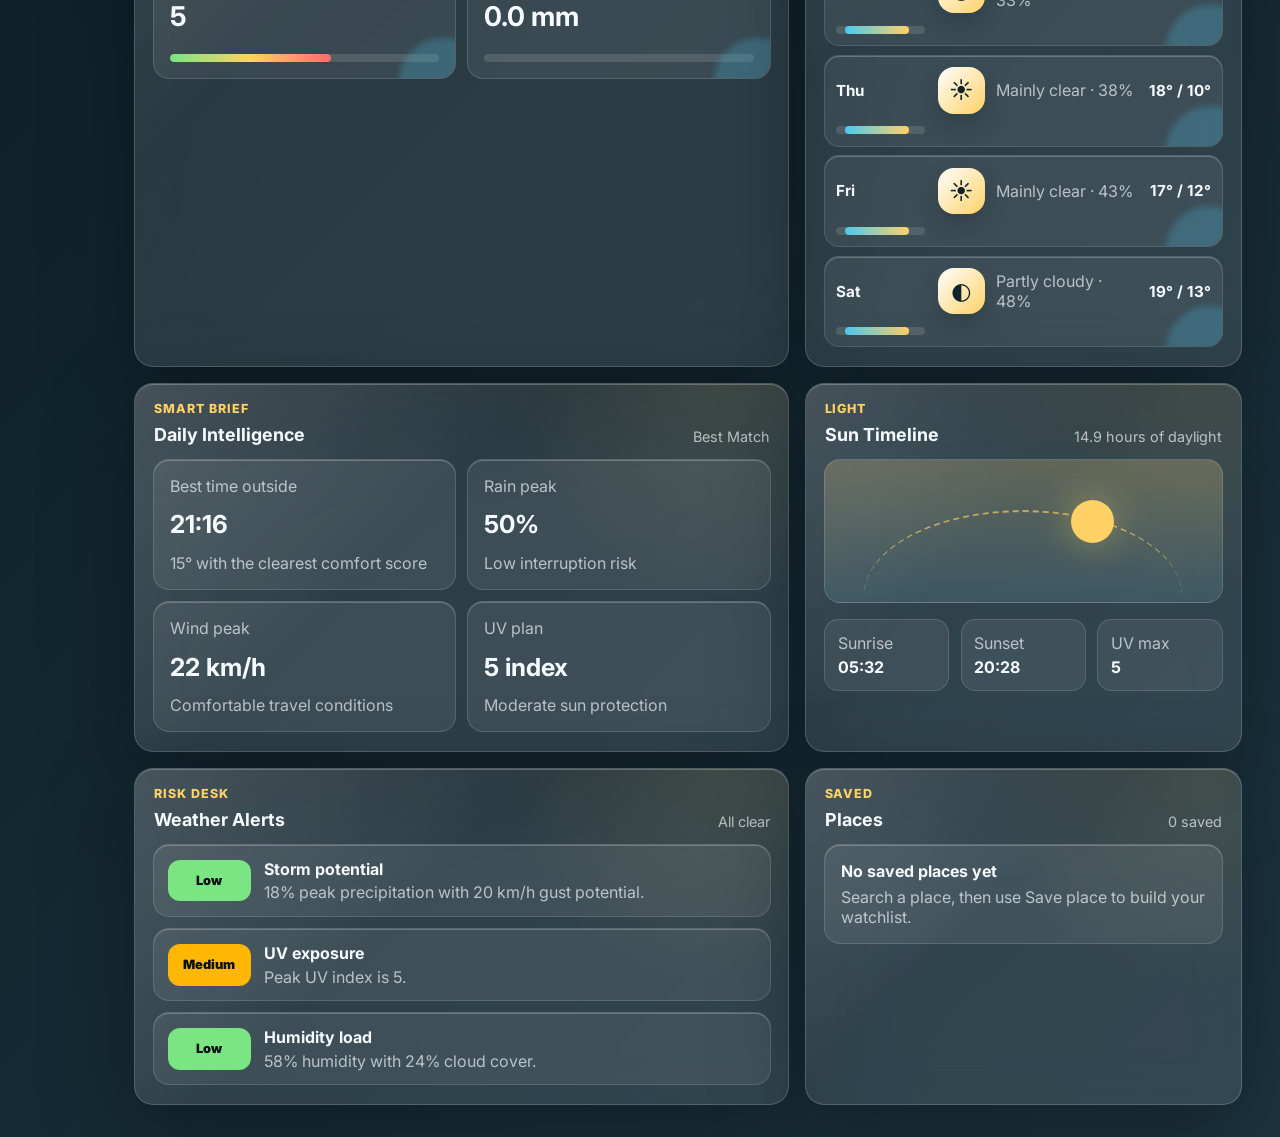
==== commit f3b8c75b: "Add files via upload" ====
--- a/index.html
+++ b/index.html
@@ -10,7 +10,7 @@
       href="https://fonts.googleapis.com/css2?family=Inter:wght@400;500;600;700;800&display=swap"
       rel="stylesheet"
     />
-    <link rel="stylesheet" href="styles.css" />
+    <link rel="stylesheet" href="styles.css?v=20260503-rail-fix" />
   </head>
   <body>
     <div class="app-shell" data-weather="clear">
@@ -229,6 +229,6 @@
     </div>
 
     <div class="toast" id="toast" role="status" aria-live="polite"></div>
-    <script src="app.js"></script>
+    <script src="app.js?v=20260503-rail-fix"></script>
   </body>
 </html>
--- a/styles.css
+++ b/styles.css
@@ -175,14 +175,16 @@
 
 .rail-nav {
   display: grid;
+  grid-auto-rows: 3rem;
   gap: 0.8rem;
+  align-items: center;
   justify-items: center;
   margin-top: 3rem;
 }
 
 .rail-item {
   position: relative;
-  overflow: hidden;
+  overflow: visible;
   display: grid;
   place-items: center;
   width: 3rem;
@@ -224,10 +226,24 @@
 .rail-item::before {
   content: "";
   position: absolute;
-  inset: -1px;
+  inset: 0;
   border-radius: inherit;
   background: linear-gradient(135deg, rgba(255, 255, 255, 0.28), transparent 55%);
   opacity: 0;
+  transition: 180ms ease;
+}
+
+.rail-item::after {
+  content: "";
+  position: absolute;
+  left: -0.72rem;
+  top: 50%;
+  width: 0.22rem;
+  height: 1.35rem;
+  border-radius: 999px;
+  background: var(--accent);
+  opacity: 0;
+  transform: translateY(-50%) scaleY(0.4);
   transition: 180ms ease;
 }
 
@@ -236,12 +252,16 @@
   color: var(--text);
   border-color: var(--line);
   background: var(--panel);
-  transform: translateY(-2px);
 }
 
 .rail-item:hover::before,
 .rail-item.active::before {
   opacity: 1;
+}
+
+.rail-item.active::after {
+  opacity: 1;
+  transform: translateY(-50%) scaleY(1);
 }
 
 .dashboard {
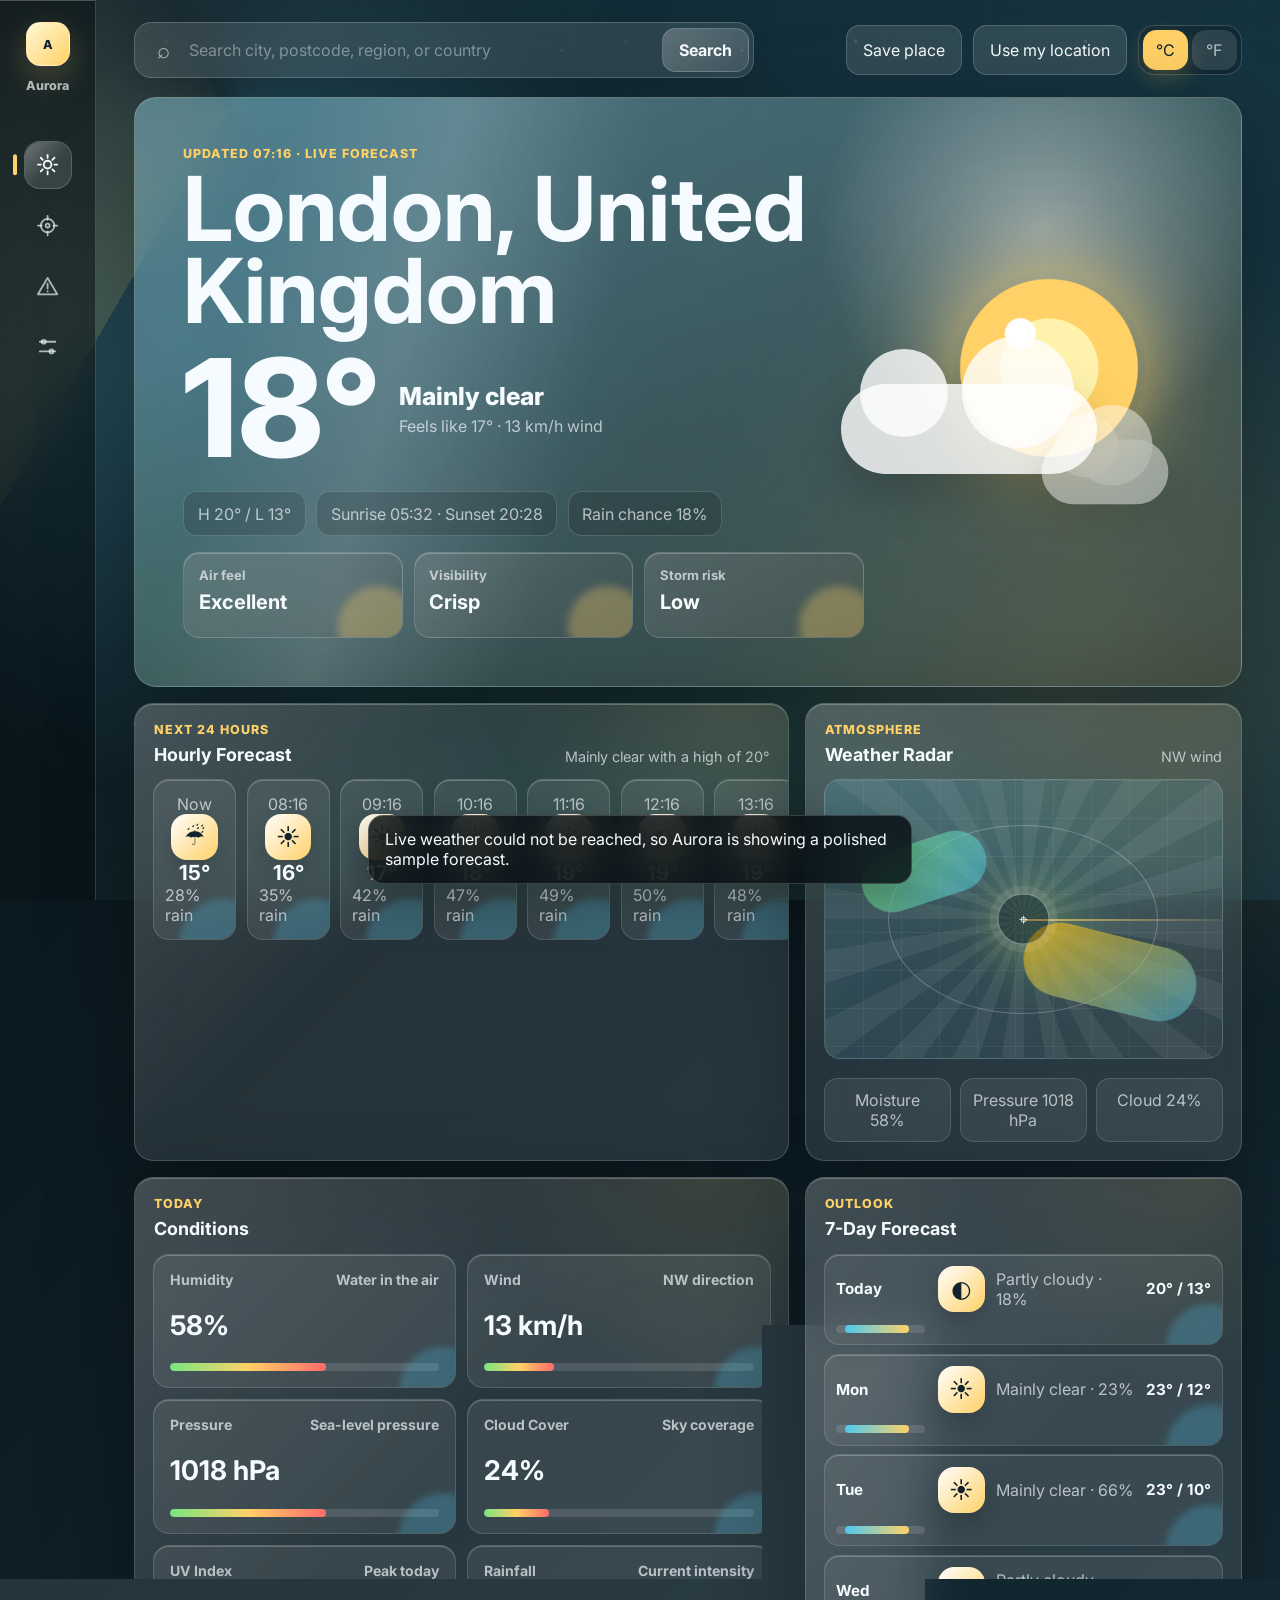
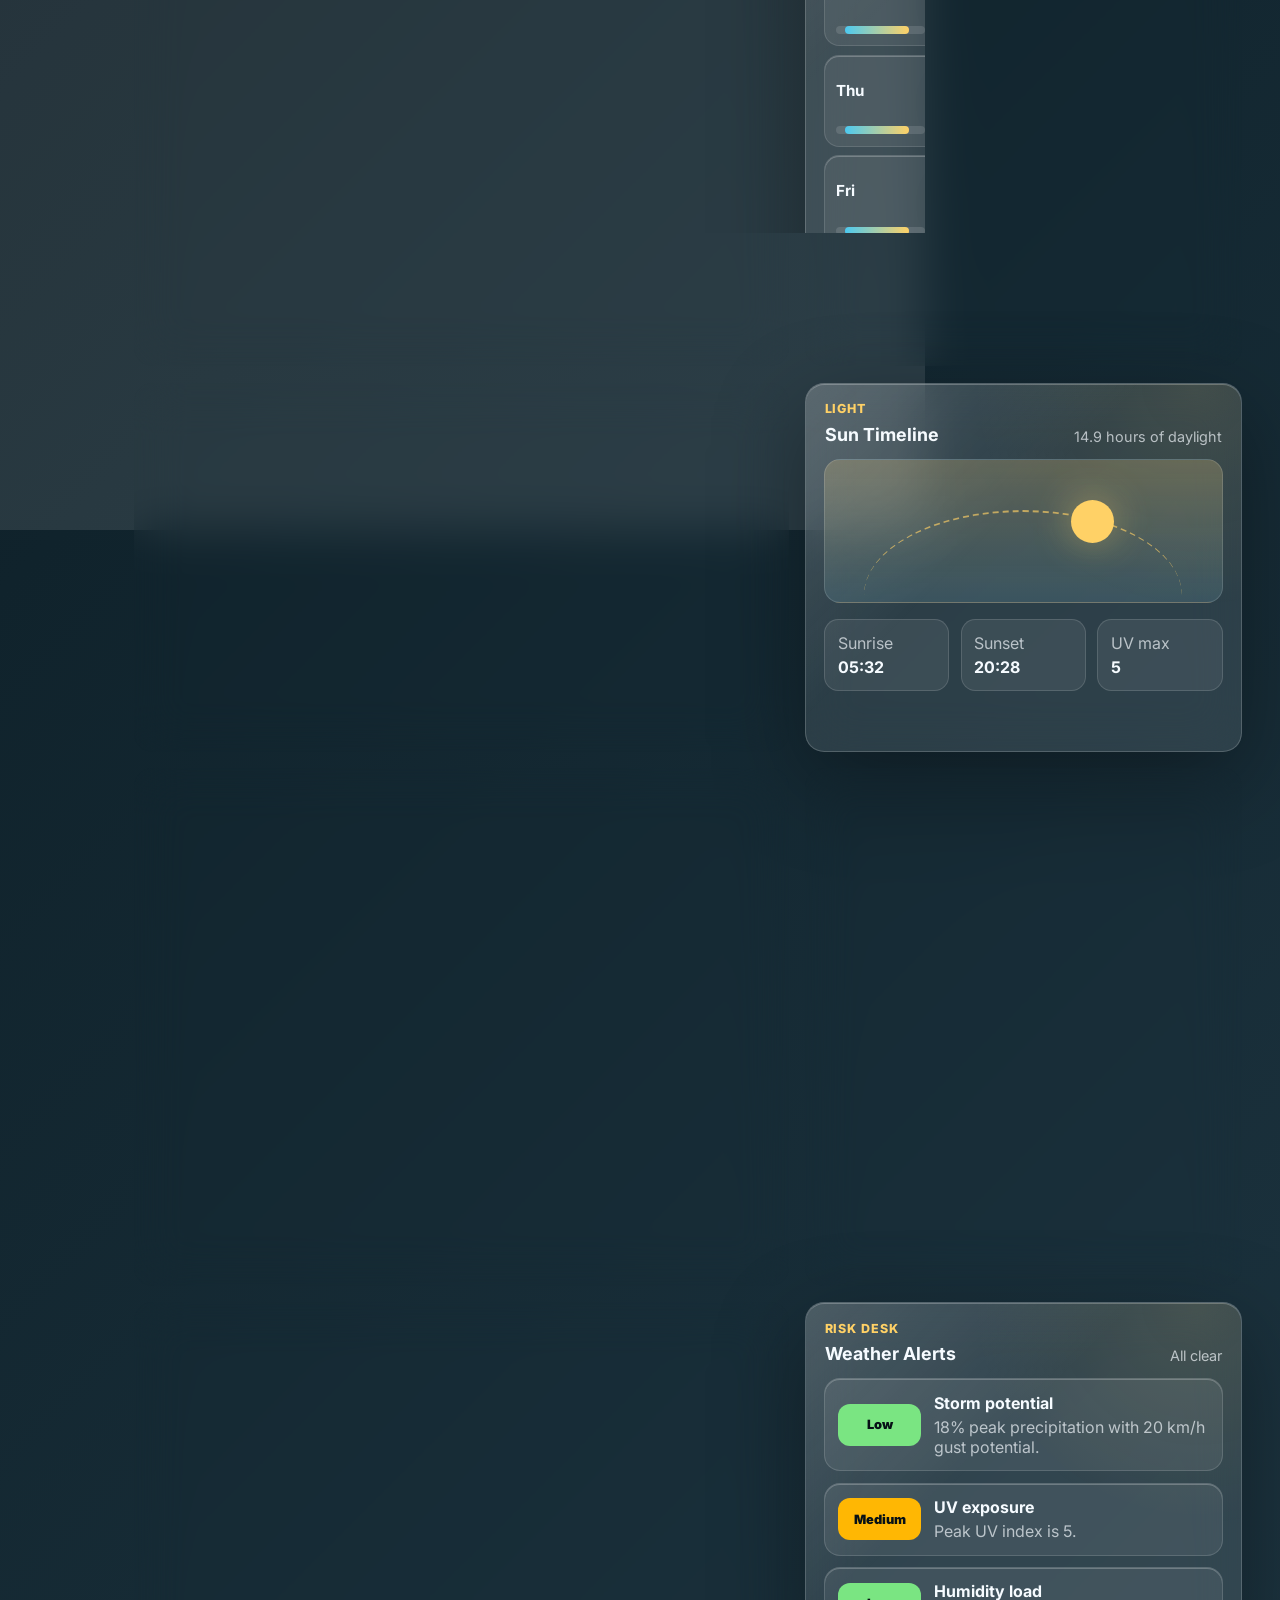
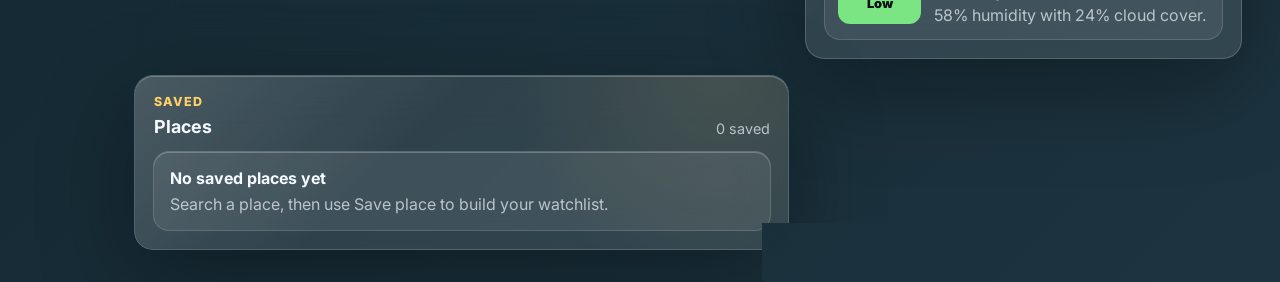
==== commit 5c1f8fea: "Add files via upload" ====
--- a/index.html
+++ b/index.html
@@ -4,13 +4,15 @@
     <meta charset="UTF-8" />
     <meta name="viewport" content="width=device-width, initial-scale=1.0" />
     <title>Aurora Weather</title>
+    <meta name="theme-color" content="#071116" />
     <link rel="preconnect" href="https://fonts.googleapis.com" />
     <link rel="preconnect" href="https://fonts.gstatic.com" crossorigin />
     <link
       href="https://fonts.googleapis.com/css2?family=Inter:wght@400;500;600;700;800&display=swap"
       rel="stylesheet"
     />
-    <link rel="stylesheet" href="styles.css?v=20260503-rail-fix" />
+    <link rel="manifest" href="manifest.json" />
+    <link rel="stylesheet" href="styles.css?v=20260503-pro" />
   </head>
   <body>
     <div class="app-shell" data-weather="clear">
@@ -203,6 +205,45 @@
             <div class="sun-stats" id="sunStats"></div>
           </div>
 
+          <div class="panel air-panel">
+            <div class="panel-heading">
+              <div>
+                <p class="section-kicker">Health</p>
+                <h2>Air Quality</h2>
+              </div>
+              <span id="airQualityStatus">Live AQI</span>
+            </div>
+            <div class="aqi-gauge">
+              <div class="aqi-ring">
+                <strong id="aqiValue">--</strong>
+                <span id="aqiLabel">Loading</span>
+              </div>
+              <div class="aqi-bars" id="aqiBars"></div>
+            </div>
+          </div>
+
+          <div class="panel lifestyle-panel">
+            <div class="panel-heading">
+              <div>
+                <p class="section-kicker">Pro Planner</p>
+                <h2>Lifestyle Indexes</h2>
+              </div>
+              <span id="plannerStatus">Personalised</span>
+            </div>
+            <div class="lifestyle-grid" id="lifestyleGrid"></div>
+          </div>
+
+          <div class="panel chart-panel">
+            <div class="panel-heading">
+              <div>
+                <p class="section-kicker">Trend</p>
+                <h2>Temperature Curve</h2>
+              </div>
+              <span id="chartSummary">Next 24 hours</span>
+            </div>
+            <div class="temp-chart" id="tempChart"></div>
+          </div>
+
           <div class="panel alerts-panel" id="alertsView" data-view-section="alerts">
             <div class="panel-heading">
               <div>
@@ -229,6 +270,6 @@
     </div>
 
     <div class="toast" id="toast" role="status" aria-live="polite"></div>
-    <script src="app.js?v=20260503-rail-fix"></script>
+    <script src="app.js?v=20260503-pro"></script>
   </body>
 </html>
--- a/styles.css
+++ b/styles.css
@@ -996,7 +996,10 @@
 .settings-panel,
 .places-panel,
 .insight-panel,
-.sun-panel {
+.sun-panel,
+.air-panel,
+.lifestyle-panel,
+.chart-panel {
   grid-column: span 1;
 }
 
@@ -1004,7 +1007,8 @@
 .settings-grid,
 .insight-grid,
 .places-list,
-.sun-stats {
+.sun-stats,
+.lifestyle-grid {
   display: grid;
   gap: 0.7rem;
   padding: 0 1.1rem 1.15rem;
@@ -1244,6 +1248,123 @@
   padding: 1rem;
 }
 
+.aqi-gauge {
+  display: grid;
+  grid-template-columns: 10rem minmax(0, 1fr);
+  gap: 1rem;
+  padding: 0 1.1rem 1.15rem;
+}
+
+.aqi-ring {
+  display: grid;
+  width: 10rem;
+  height: 10rem;
+  place-items: center;
+  align-content: center;
+  border: 1px solid rgba(255, 255, 255, 0.18);
+  border-radius: 50%;
+  background:
+    radial-gradient(circle at 50% 50%, rgba(7, 17, 22, 0.9) 0 52%, transparent 53%),
+    conic-gradient(var(--good), var(--accent), #ff6b6b, var(--good));
+  box-shadow: 0 0 54px rgba(76, 201, 240, 0.14), var(--inner-glow);
+}
+
+.aqi-ring strong {
+  font-size: 2.8rem;
+  line-height: 1;
+}
+
+.aqi-ring span,
+.aqi-bar span,
+.lifestyle-card span,
+.lifestyle-card p {
+  color: var(--muted);
+}
+
+.aqi-bars {
+  display: grid;
+  gap: 0.65rem;
+}
+
+.aqi-bar {
+  display: grid;
+  grid-template-columns: 4rem 3rem minmax(0, 1fr);
+  gap: 0.7rem;
+  align-items: center;
+  padding: 0.75rem;
+  border: 1px solid rgba(255, 255, 255, 0.14);
+  border-radius: 0.9rem;
+  background: rgba(255, 255, 255, 0.07);
+}
+
+.lifestyle-grid {
+  grid-template-columns: repeat(2, minmax(0, 1fr));
+}
+
+.lifestyle-card {
+  display: grid;
+  gap: 0.7rem;
+  padding: 1rem;
+  border: 1px solid rgba(255, 255, 255, 0.14);
+  border-radius: 1rem;
+  background: rgba(255, 255, 255, 0.08);
+  box-shadow: var(--inner-glow);
+}
+
+.lifestyle-card div:first-child {
+  display: flex;
+  align-items: baseline;
+  justify-content: space-between;
+}
+
+.lifestyle-card strong {
+  font-size: 1.8rem;
+}
+
+.lifestyle-card p {
+  margin: 0;
+}
+
+.score-track {
+  height: 0.55rem;
+  overflow: hidden;
+  border-radius: 999px;
+  background: rgba(255, 255, 255, 0.13);
+}
+
+.score-track span {
+  display: block;
+  width: var(--value);
+  height: 100%;
+  border-radius: inherit;
+  background: linear-gradient(90deg, #ff6b6b, var(--accent), var(--good));
+}
+
+.temp-chart {
+  display: grid;
+  grid-template-columns: repeat(24, minmax(0, 1fr));
+  align-items: end;
+  gap: 0.28rem;
+  height: 13rem;
+  padding: 0.4rem 1.1rem 1.15rem;
+}
+
+.chart-column {
+  display: grid;
+  align-items: end;
+  height: 100%;
+  min-width: 0.35rem;
+}
+
+.chart-column span {
+  display: block;
+  min-height: 0.4rem;
+  border-radius: 999px 999px 0.3rem 0.3rem;
+  background:
+    linear-gradient(180deg, rgba(255, 255, 255, 0.9), var(--accent) 48%, var(--accent-2));
+  box-shadow: 0 0 18px color-mix(in srgb, var(--accent) 30%, transparent);
+}
+
 [data-view-section] {
   scroll-margin-top: 1.3rem;
 }
@@ -1378,7 +1499,10 @@
   .settings-panel,
   .places-panel,
   .insight-panel,
-  .sun-panel {
+  .sun-panel,
+  .air-panel,
+  .lifestyle-panel,
+  .chart-panel {
     grid-column: span 1;
   }
 
@@ -1430,8 +1554,18 @@
   .radar-readouts,
   .insight-grid,
   .sun-stats,
-  .settings-block {
+  .settings-block,
+  .aqi-gauge,
+  .lifestyle-grid {
     grid-template-columns: 1fr;
+  }
+
+  .aqi-ring {
+    justify-self: center;
+  }
+
+  .temp-chart {
+    gap: 0.18rem;
   }
 
   .day-row {
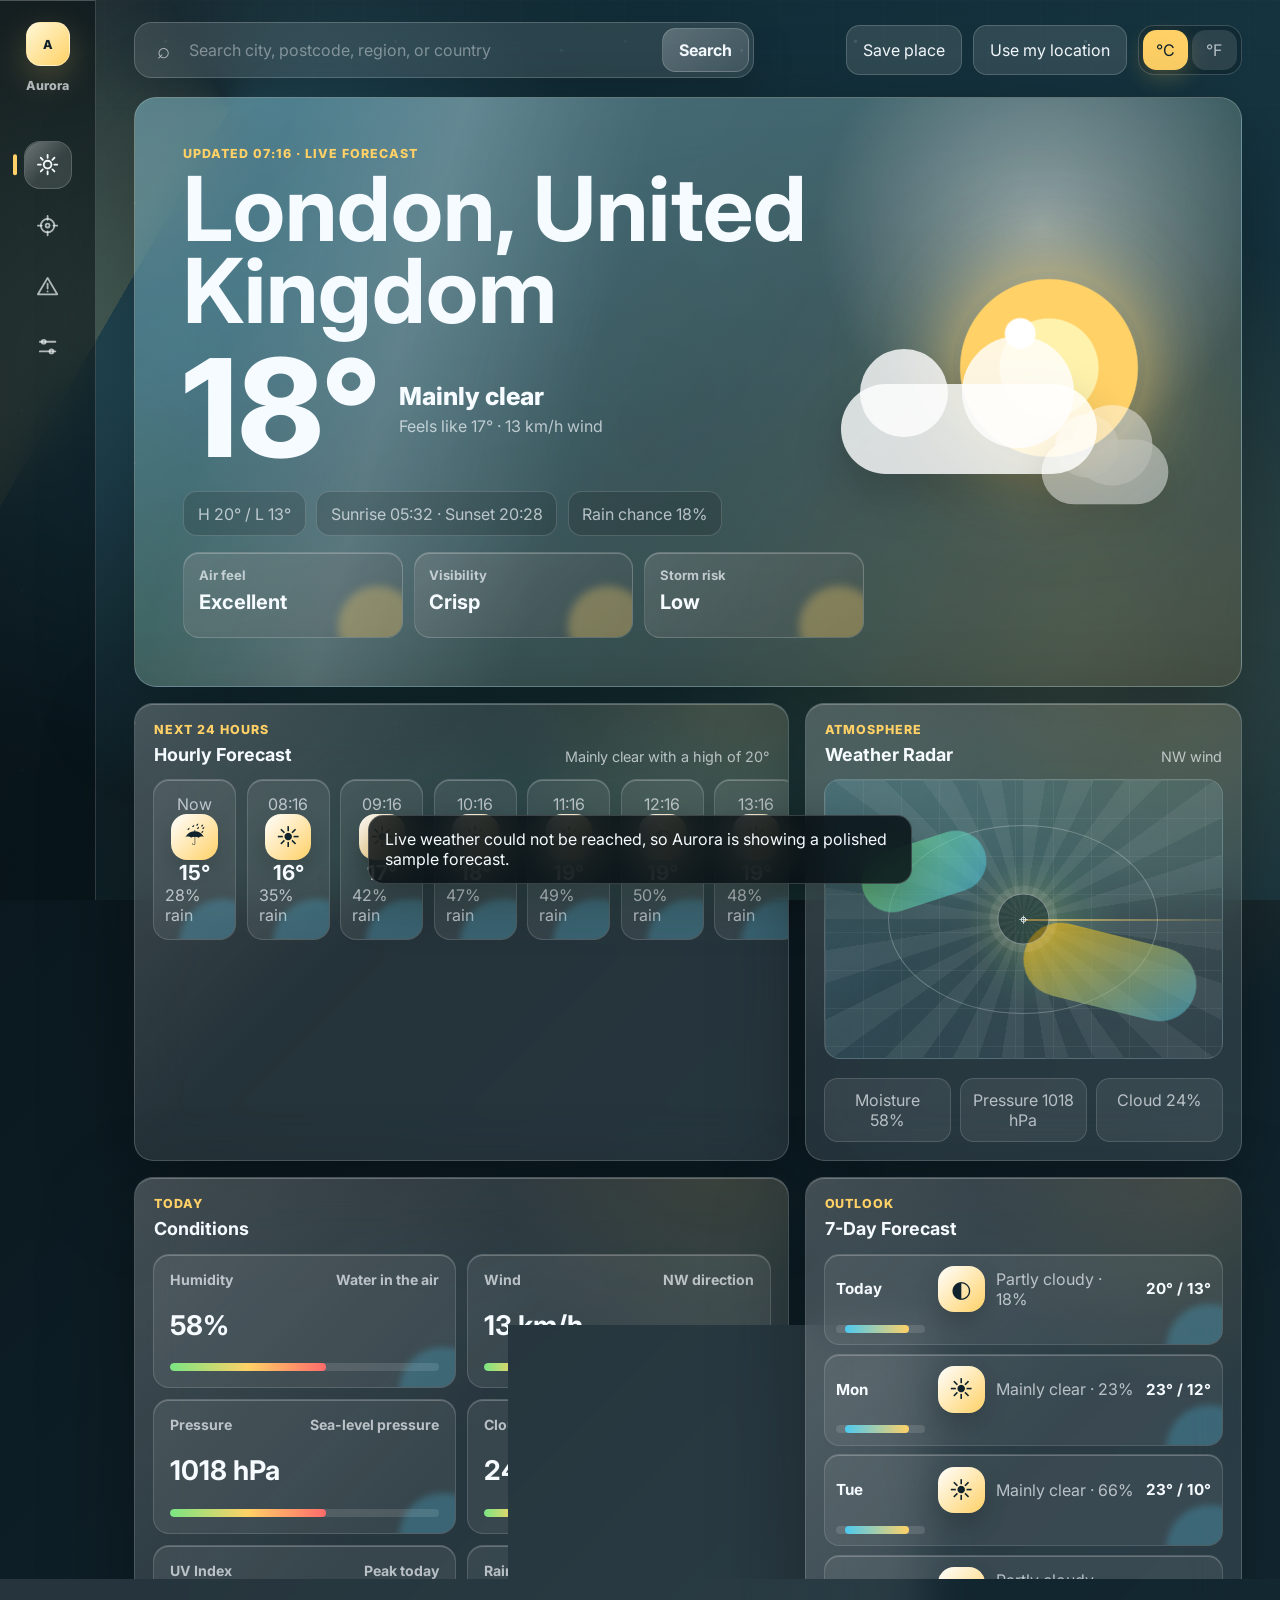
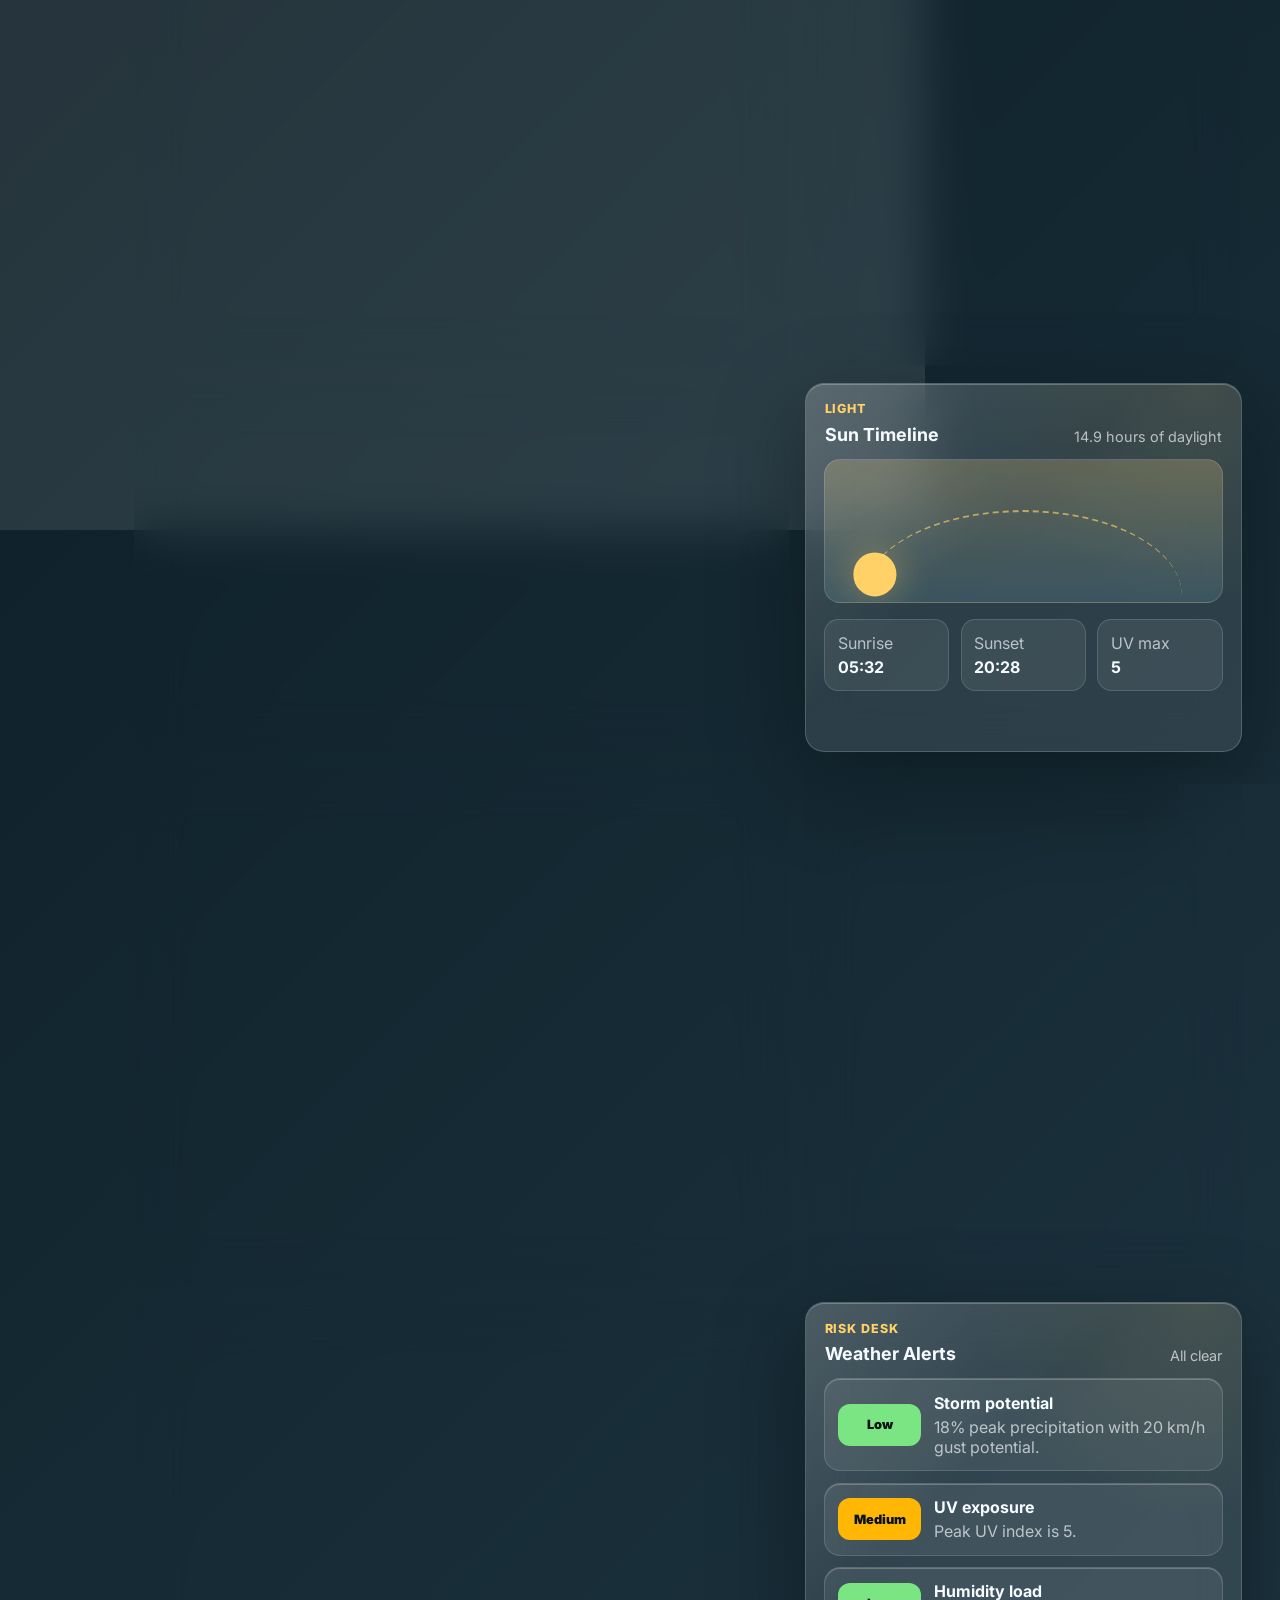
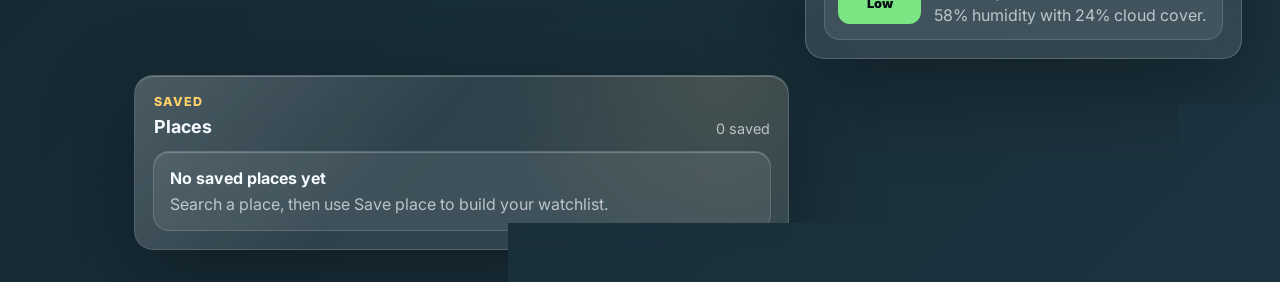
==== commit df09e872: "Add files via upload Added Favicon support and fixed the Sun timeline to dynamic instead of fixed" ====
--- a/index.html
+++ b/index.html
@@ -4,6 +4,7 @@
     <meta charset="UTF-8" />
     <meta name="viewport" content="width=device-width, initial-scale=1.0" />
     <title>Aurora Weather</title>
+    <link rel="icon" href="favicon.ico" />
     <meta name="theme-color" content="#071116" />
     <link rel="preconnect" href="https://fonts.googleapis.com" />
     <link rel="preconnect" href="https://fonts.gstatic.com" crossorigin />
--- a/styles.css
+++ b/styles.css
@@ -1183,8 +1183,9 @@
 
 .sun-dot {
   position: absolute;
-  left: 62%;
-  top: 28%;
+  left: 50%;
+  top: 50%;
+  transform: translate(-50%, -50%);
   width: 2.7rem;
   height: 2.7rem;
   border-radius: 50%;
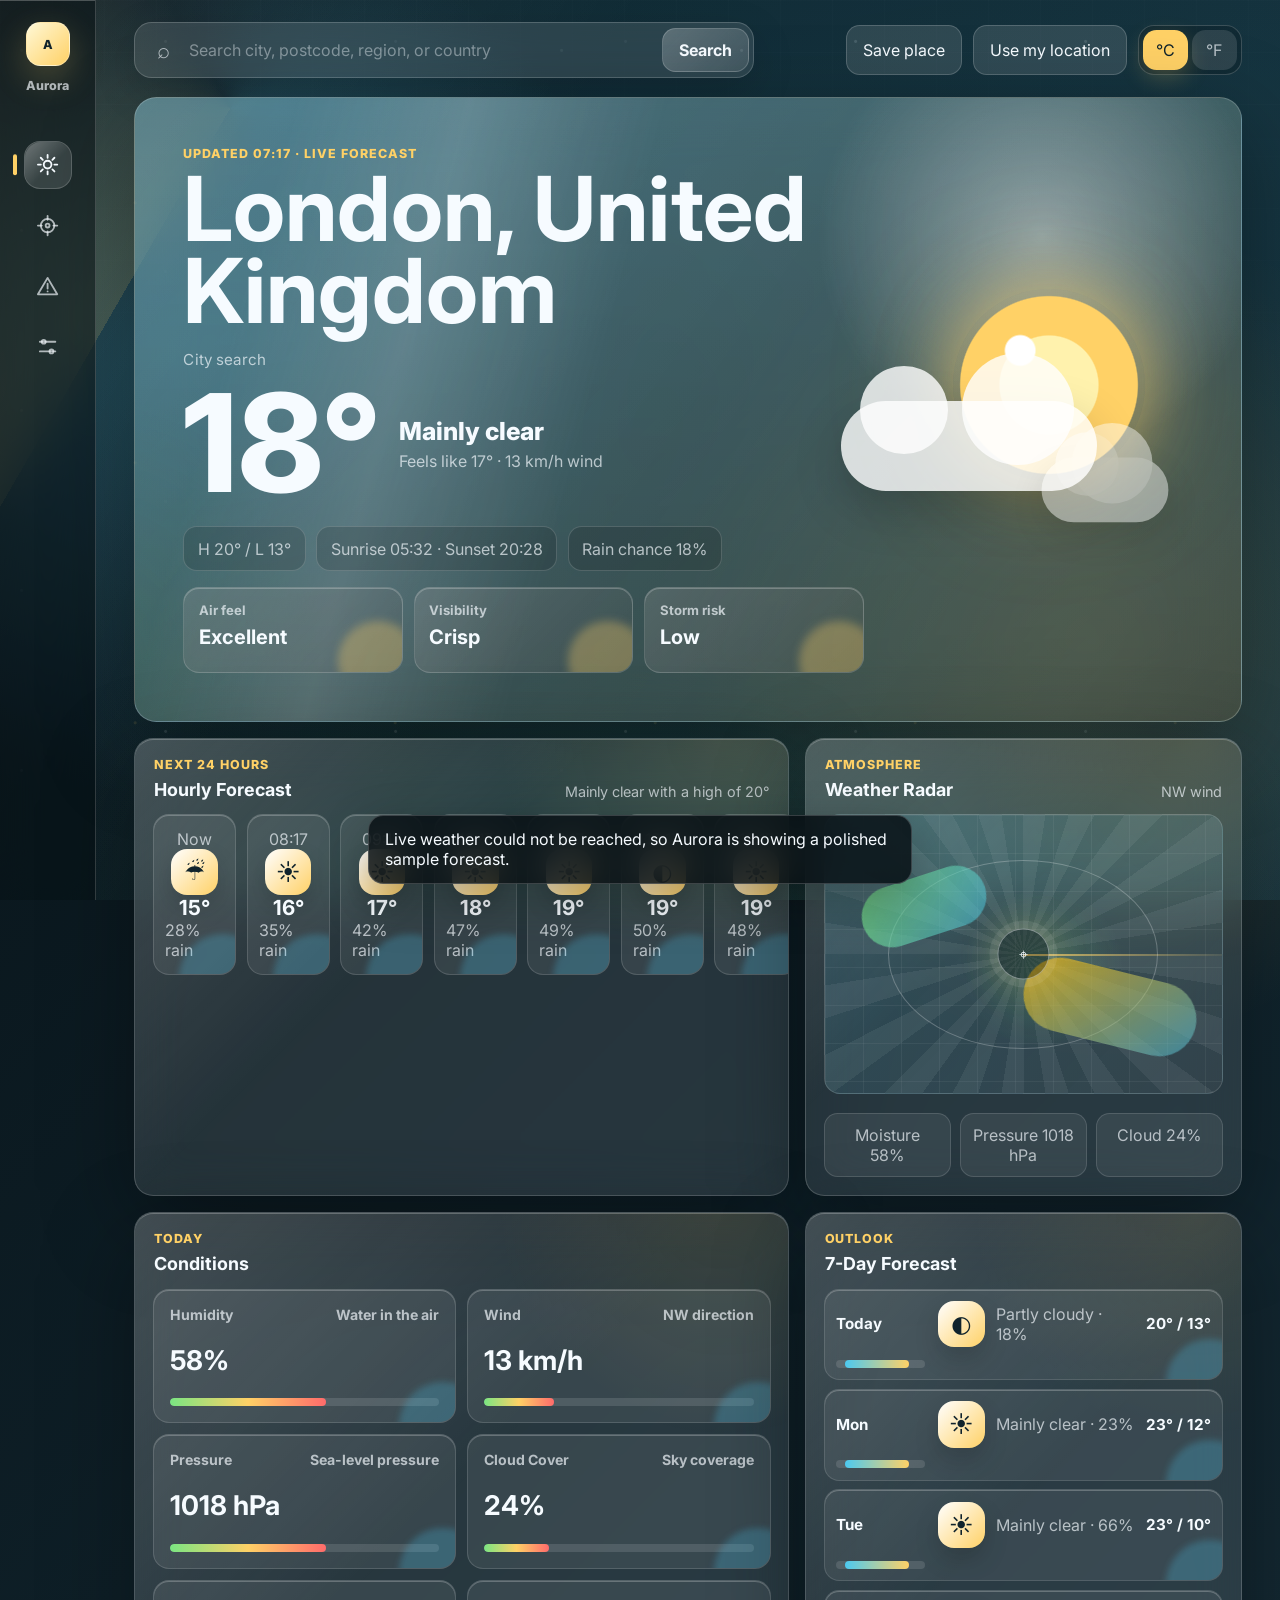
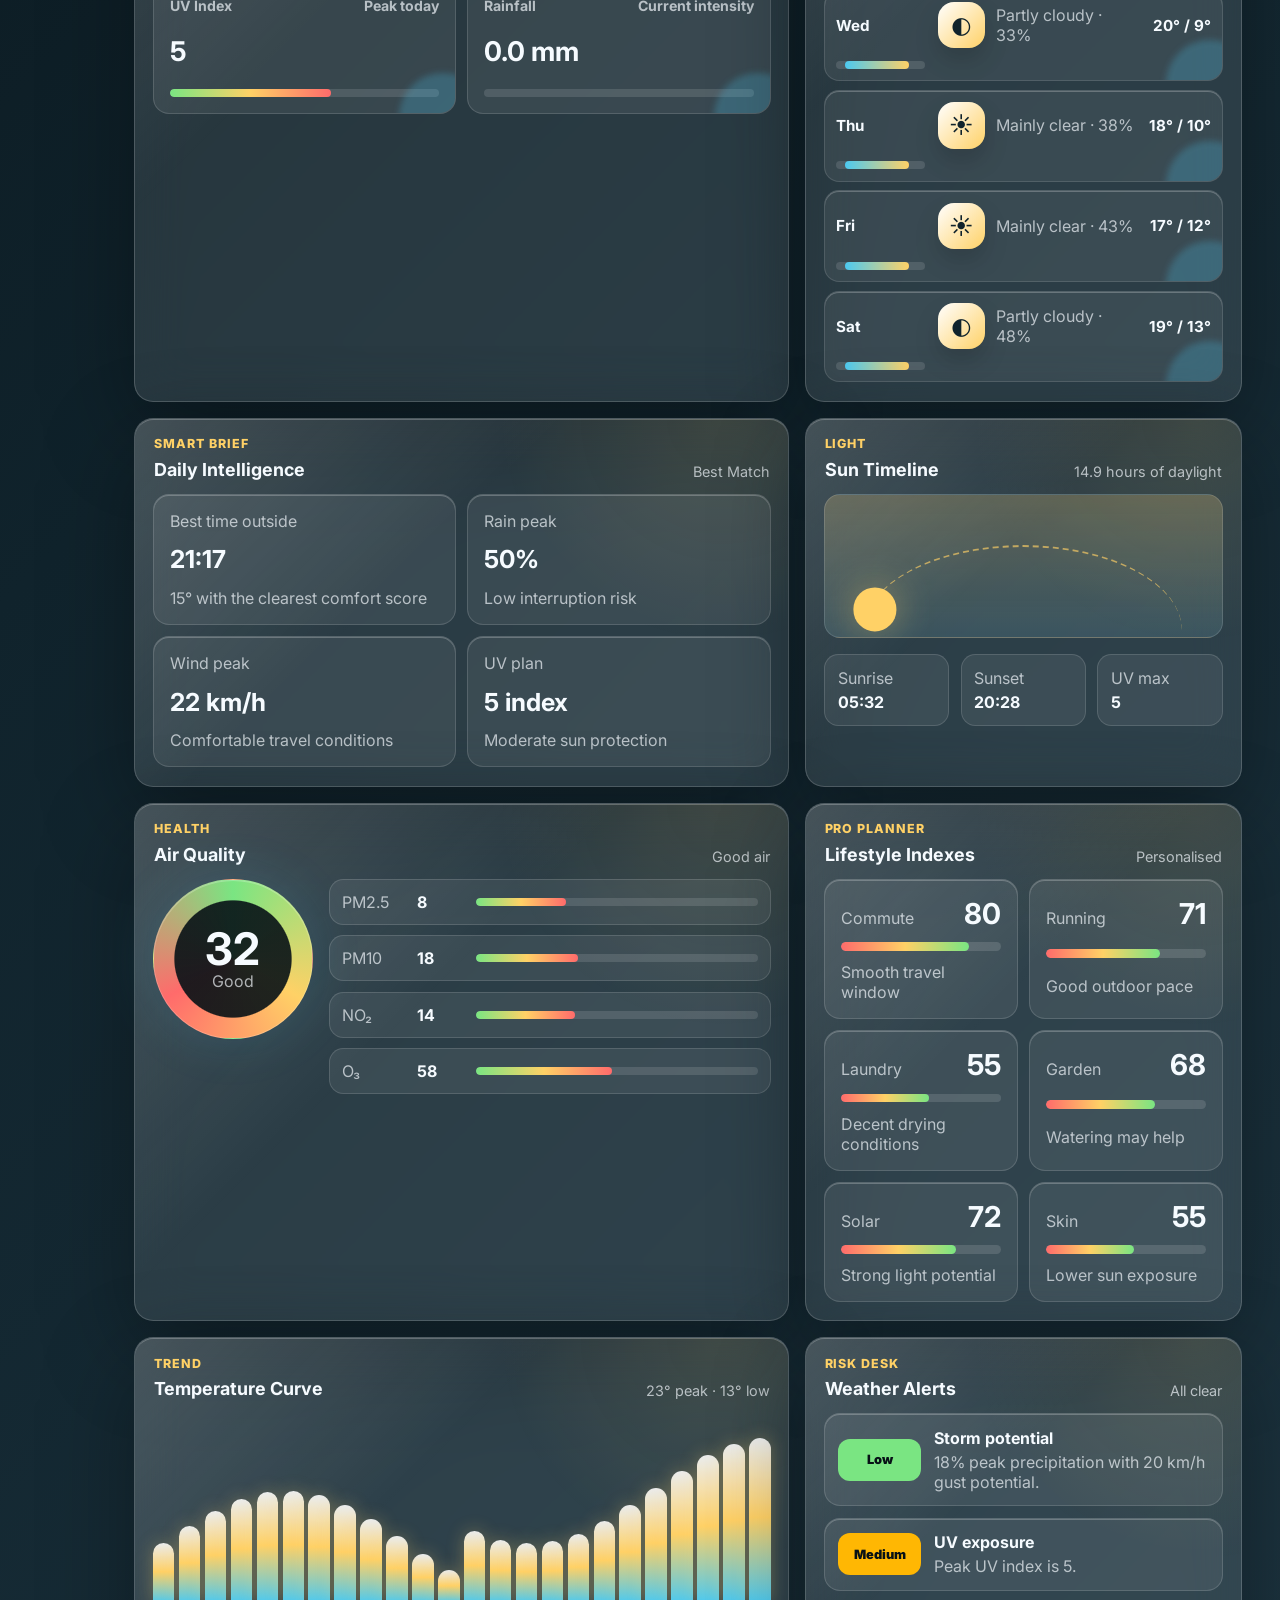
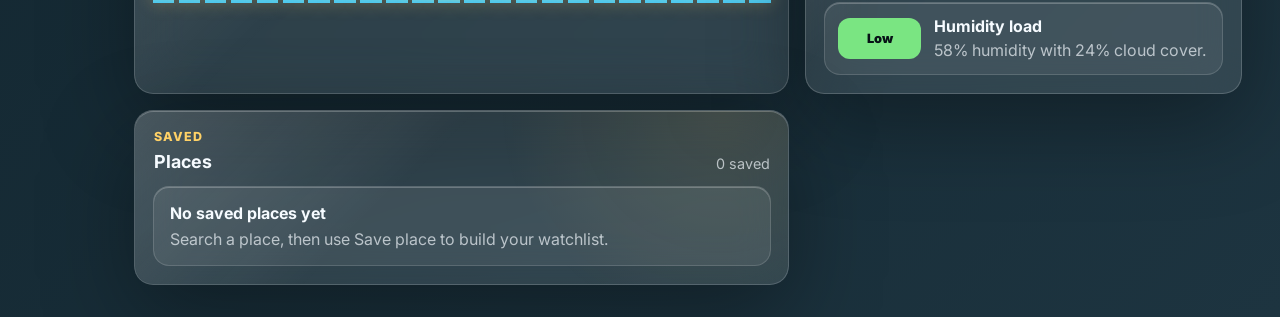
==== commit 341a46d2: "Add files via upload" ====
--- a/index.html
+++ b/index.html
@@ -90,6 +90,7 @@
           <div class="hero-copy">
             <p class="eyebrow" id="updatedAt">Live forecast</p>
             <h1 id="locationName">London, United Kingdom</h1>
+            <p class="location-source" id="locationSource">City search</p>
             <div class="temperature-row">
               <span class="temperature" id="currentTemp">18°</span>
               <div>
--- a/styles.css
+++ b/styles.css
@@ -483,6 +483,13 @@
   margin-bottom: 0.3rem;
   font-size: clamp(1.15rem, 2vw, 1.55rem);
   font-weight: 800;
+}
+
+.location-source {
+  margin: 0 0 1rem;
+  color: var(--muted);
+  font-size: 0.95rem;
+  letter-spacing: 0.01em;
 }
 
 .feels,
@@ -992,6 +999,140 @@
   transform: translate(-50%, 0);
 }
 
+/* Responsive adjustments for tablets and phones */
+@media (max-width: 1100px) {
+  .content-grid {
+    grid-template-columns: 1fr;
+  }
+
+  .hero {
+    grid-template-columns: 1fr;
+    min-height: auto;
+    padding: clamp(1rem, 4vw, 2rem);
+  }
+
+  .comfort-band {
+    max-width: 100%;
+    grid-template-columns: repeat(3, 1fr);
+  }
+
+  .dashboard {
+    padding: 1rem clamp(1rem, 3vw, 1.5rem) 2rem;
+  }
+
+  .map-panel .radar {
+    height: 14rem;
+  }
+}
+
+@media (max-width: 900px) {
+  .app-shell {
+    grid-template-columns: 1fr;
+  }
+
+  .rail {
+    position: static;
+    height: auto;
+    padding: 0.8rem;
+    border-right: none;
+    border-bottom: 1px solid var(--line);
+    display: flex;
+    flex-direction: row;
+    align-items: center;
+    gap: 0.6rem;
+  }
+
+  .rail-nav {
+    display: flex;
+    grid-auto-rows: none;
+    grid-auto-flow: column;
+    margin-top: 0;
+    gap: 0.5rem;
+  }
+
+  .rail-item {
+    width: 2.6rem;
+    height: 2.6rem;
+    border-radius: 0.9rem;
+  }
+
+  .brand {
+    justify-items: start;
+    display: flex;
+    align-items: center;
+    gap: 0.5rem;
+  }
+
+  .brand span {
+    display: none;
+  }
+
+  .brand-mark {
+    width: 2.2rem;
+    height: 2.2rem;
+    border-radius: 0.6rem;
+  }
+
+  .topbar {
+    flex-direction: column;
+    align-items: stretch;
+    gap: 0.75rem;
+  }
+
+  .top-actions {
+    justify-content: space-between;
+  }
+
+  .search {
+    min-width: 0;
+    width: 100%;
+  }
+
+  .dashboard {
+    padding-top: 0.6rem;
+  }
+
+  .hero {
+    padding: 1rem;
+  }
+
+  .weather-orbit {
+    display: none;
+  }
+}
+
+@media (max-width: 480px) {
+  h1 {
+    font-size: clamp(1.6rem, 6vw, 2.6rem);
+  }
+
+  .temperature {
+    font-size: clamp(3rem, 12vw, 5rem);
+  }
+
+  .comfort-band {
+    grid-template-columns: 1fr;
+  }
+
+  .panel-heading {
+    padding: 0.8rem;
+  }
+
+  .hour-card {
+    min-height: 7.2rem;
+    padding: 0.6rem;
+  }
+
+  .radar {
+    height: 12rem;
+  }
+
+  .toast {
+    bottom: 0.8rem;
+    padding: 0.6rem 0.8rem;
+  }
+}
+
 .alerts-panel,
 .settings-panel,
 .places-panel,
